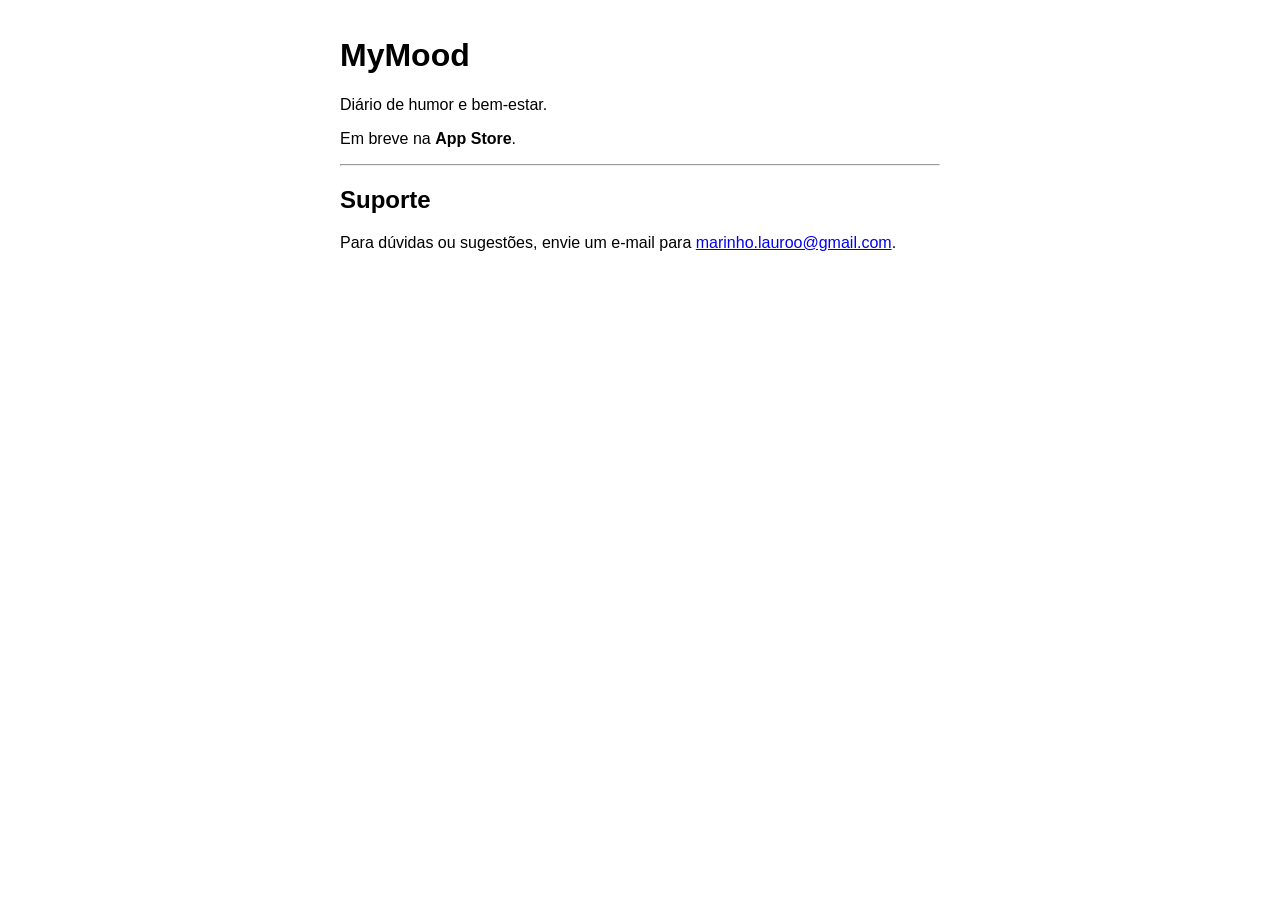
==== index.html @ d7c89614 "Create index.html" ====
<!DOCTYPE html>
<html lang="pt-BR">
<head>
  <meta charset="UTF-8">
  <meta name="viewport" content="width=device-width, initial-scale=1.0">
  <title>MyMood</title>
</head>
<body style="font-family:sans-serif; max-width:600px; margin:auto; padding:1rem;">
  <h1>MyMood</h1>
  <p>Diário de humor e bem-estar.</p>

  <p>
    Em breve na <strong>App Store</strong>.
    <!-- Após a publicação, atualize para:
    <a href="https://apps.apple.com/app/idSEU_APP_ID" target="_blank">
      Baixe na App Store
    </a>
    -->
  </p>

  <hr>
  <h2>Suporte</h2>
  <p>
    Para dúvidas ou sugestões, envie um e-mail para
    <a href="mailto:marinho.lauroo@gmail.com">marinho.lauroo@gmail.com</a>.
  </p>
</body>
</html>
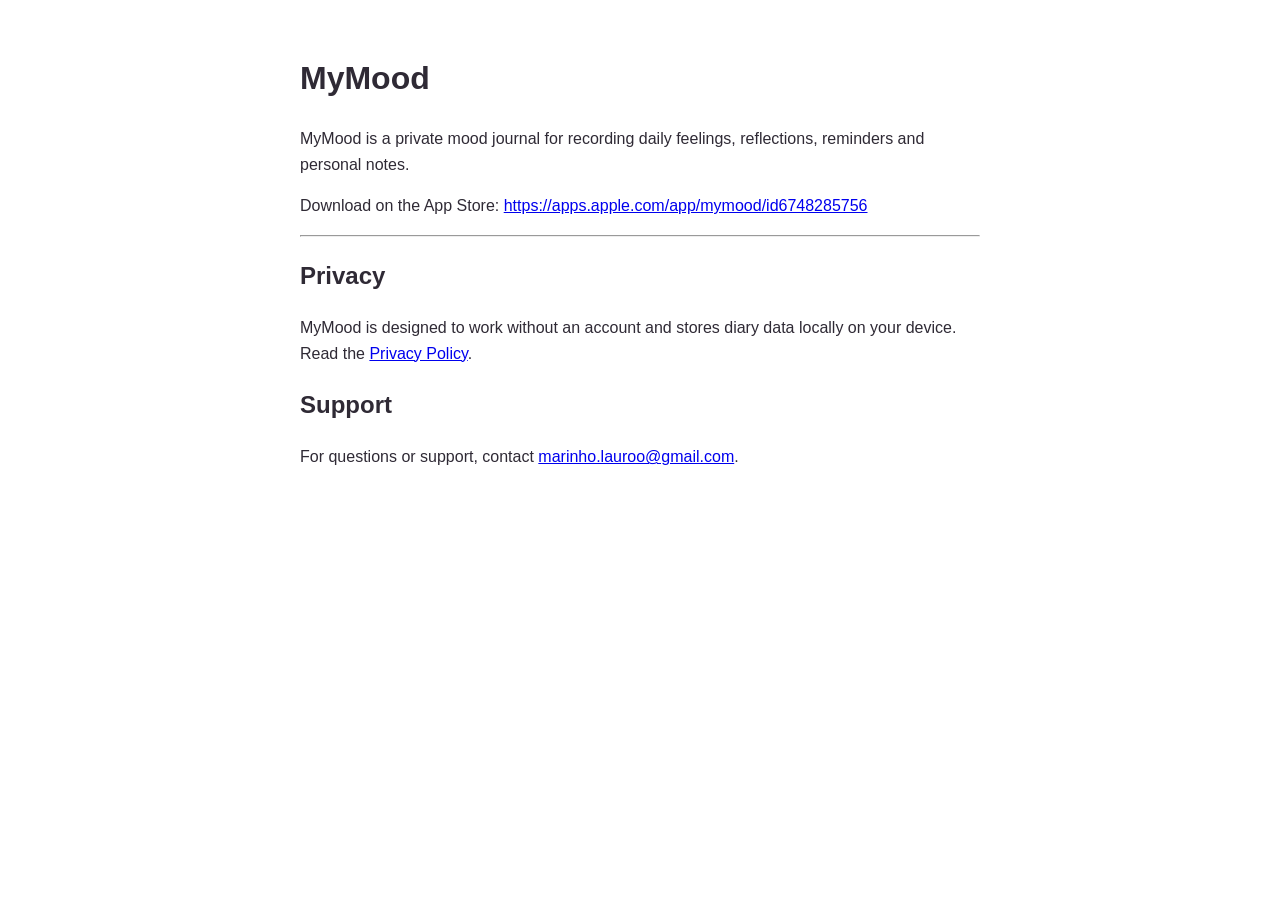
==== commit a2683e2e: "Update MyMood privacy landing" ====
--- a/index.html
+++ b/index.html
@@ -1,29 +1,32 @@
 <!DOCTYPE html>
-<html lang="pt-BR">
+<html lang="en">
 <head>
   <meta charset="UTF-8">
   <meta name="viewport" content="width=device-width, initial-scale=1.0">
   <title>MyMood</title>
 </head>
-<body style="font-family:sans-serif; max-width:600px; margin:auto; padding:1rem;">
+<body style="font-family:-apple-system,BlinkMacSystemFont,'Segoe UI',sans-serif; max-width:680px; margin:auto; padding:2rem 1rem; line-height:1.6; color:#2f2a35;">
   <h1>MyMood</h1>
-  <p>Diário de humor e bem-estar.</p>
+  <p>MyMood is a private mood journal for recording daily feelings, reflections, reminders and personal notes.</p>
 
   <p>
-    Em breve na <strong>App Store</strong>.
-    <!-- Após a publicação, atualize para:
-    <a href="https://apps.apple.com/app/idSEU_APP_ID" target="_blank">
-      Baixe na App Store
+    Download on the App Store:
+    <a href="https://apps.apple.com/app/mymood/id6748285756" target="_blank" rel="noopener">
+      https://apps.apple.com/app/mymood/id6748285756
     </a>
-    -->
   </p>
 
   <hr>
-  <h2>Suporte</h2>
+  <h2>Privacy</h2>
   <p>
-    Para dúvidas ou sugestões, envie um e-mail para
+    MyMood is designed to work without an account and stores diary data locally on your device.
+    Read the <a href="privacy.html">Privacy Policy</a>.
+  </p>
+
+  <h2>Support</h2>
+  <p>
+    For questions or support, contact
     <a href="mailto:marinho.lauroo@gmail.com">marinho.lauroo@gmail.com</a>.
   </p>
 </body>
 </html>
-
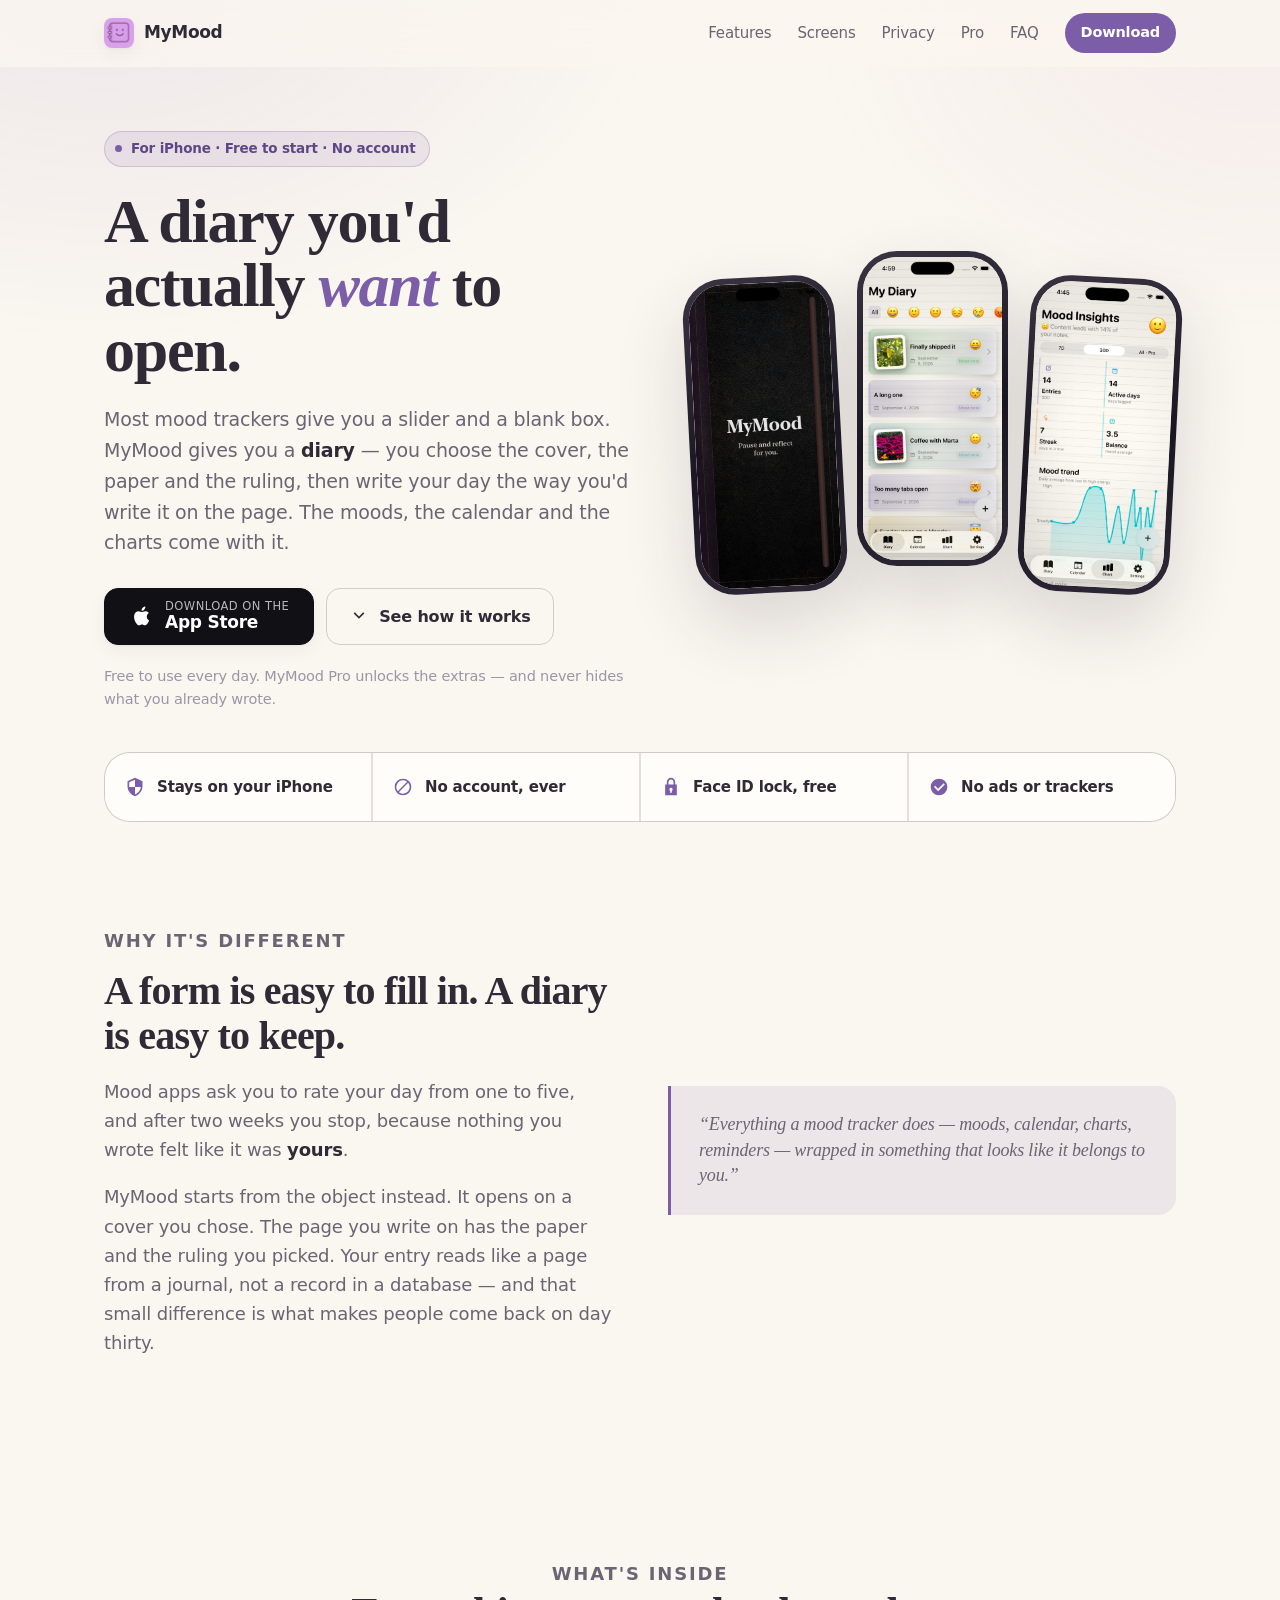
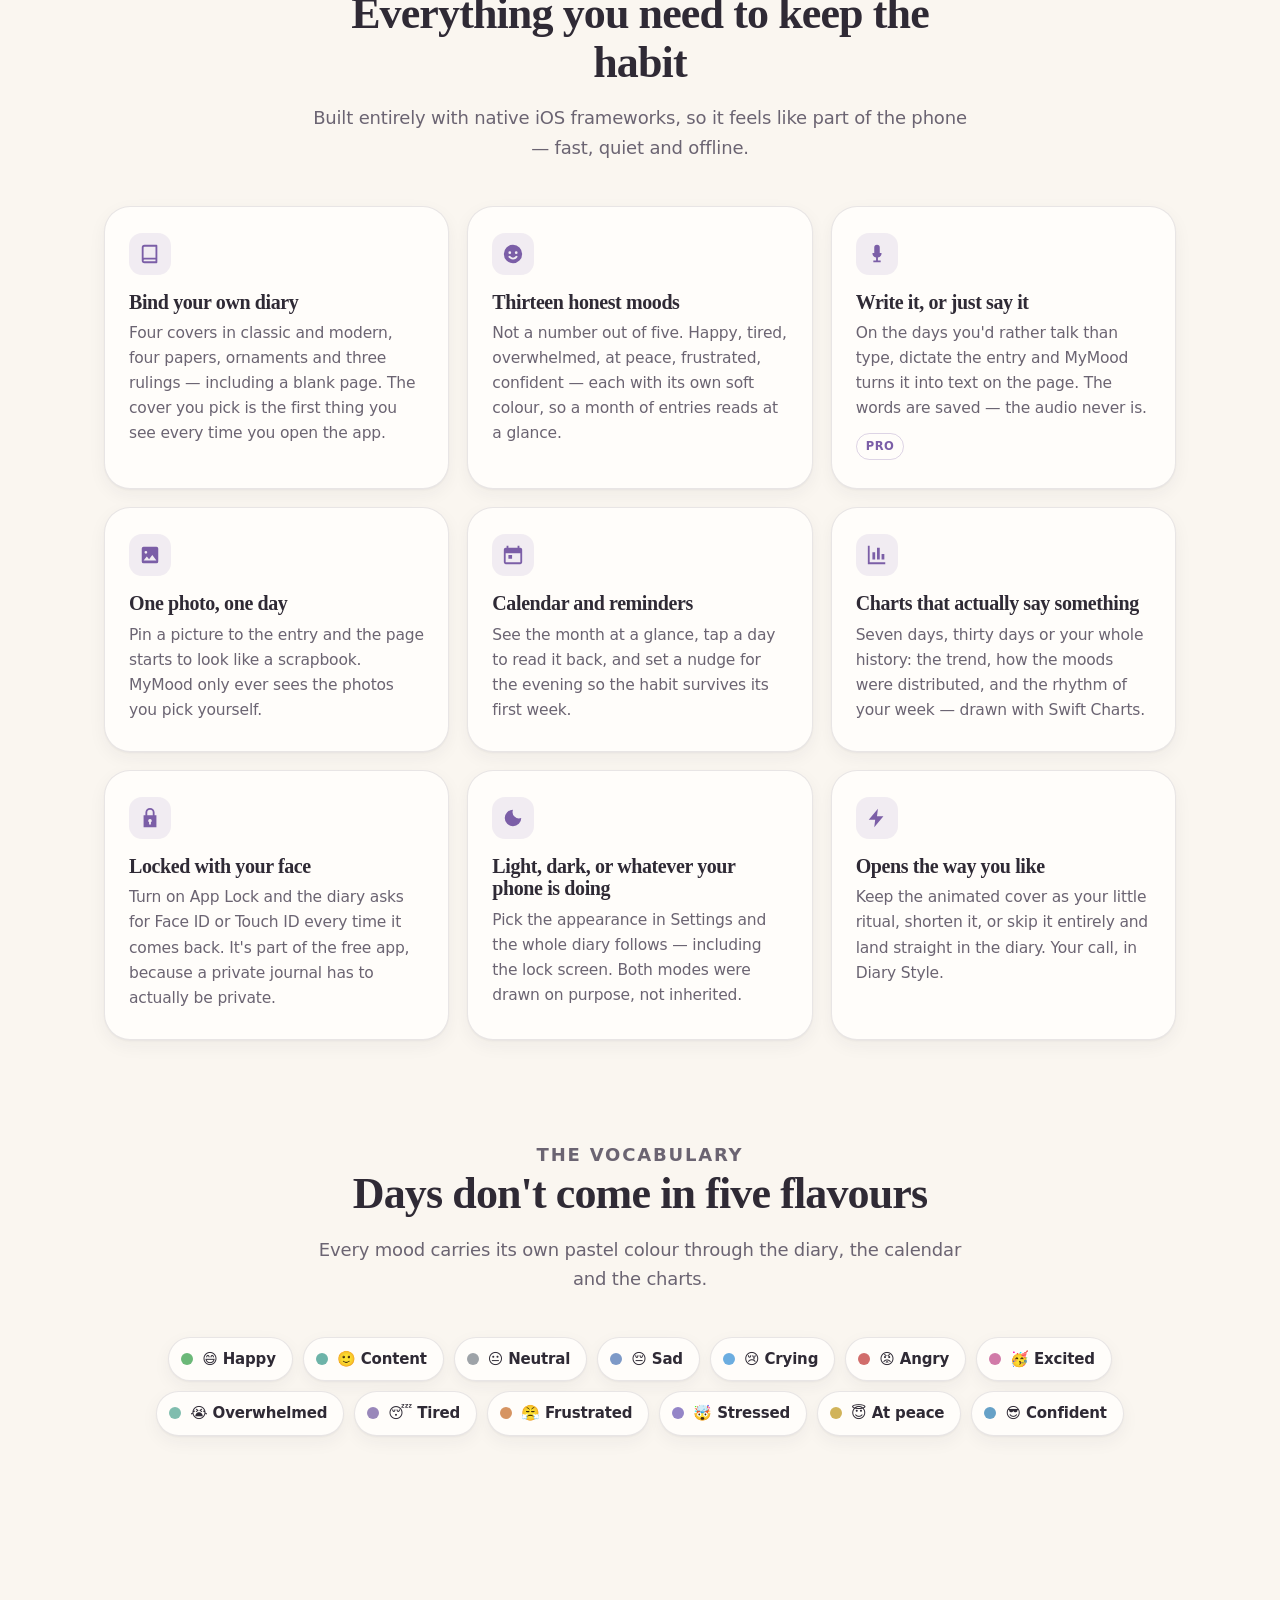
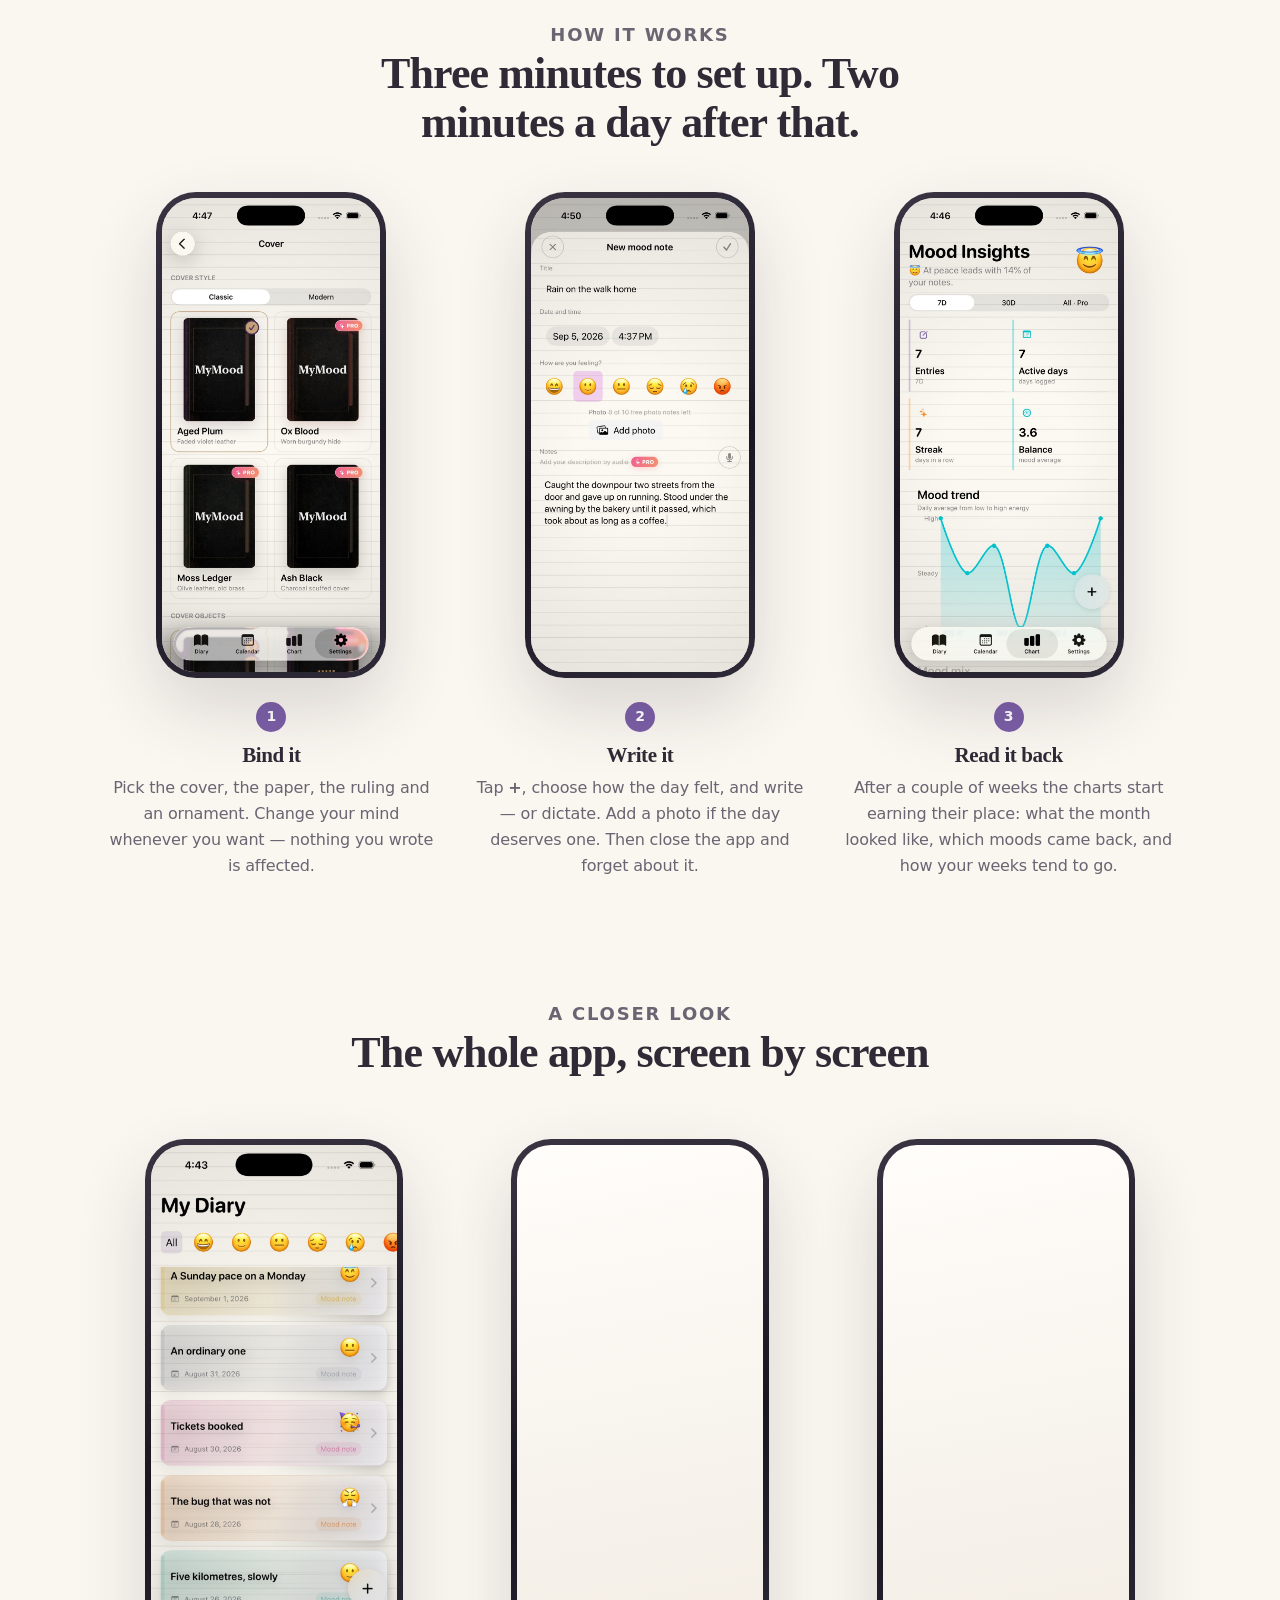
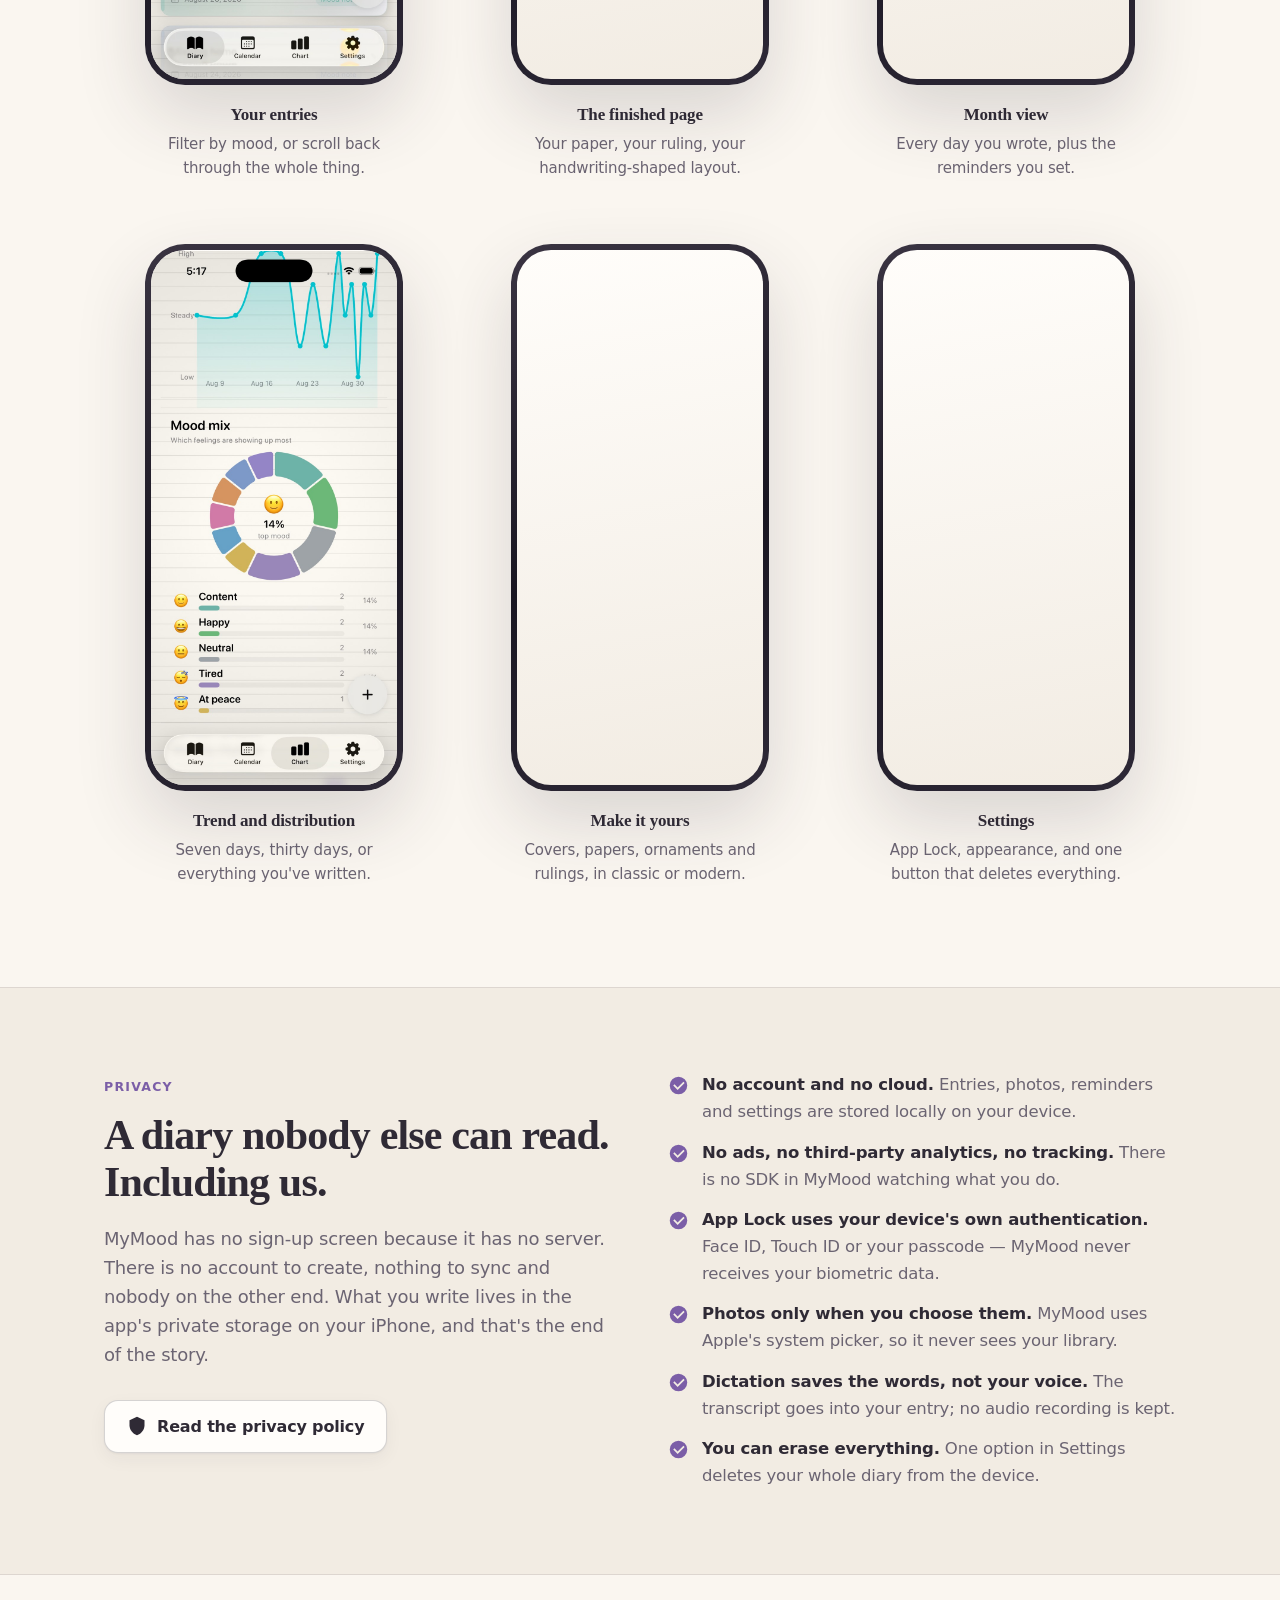
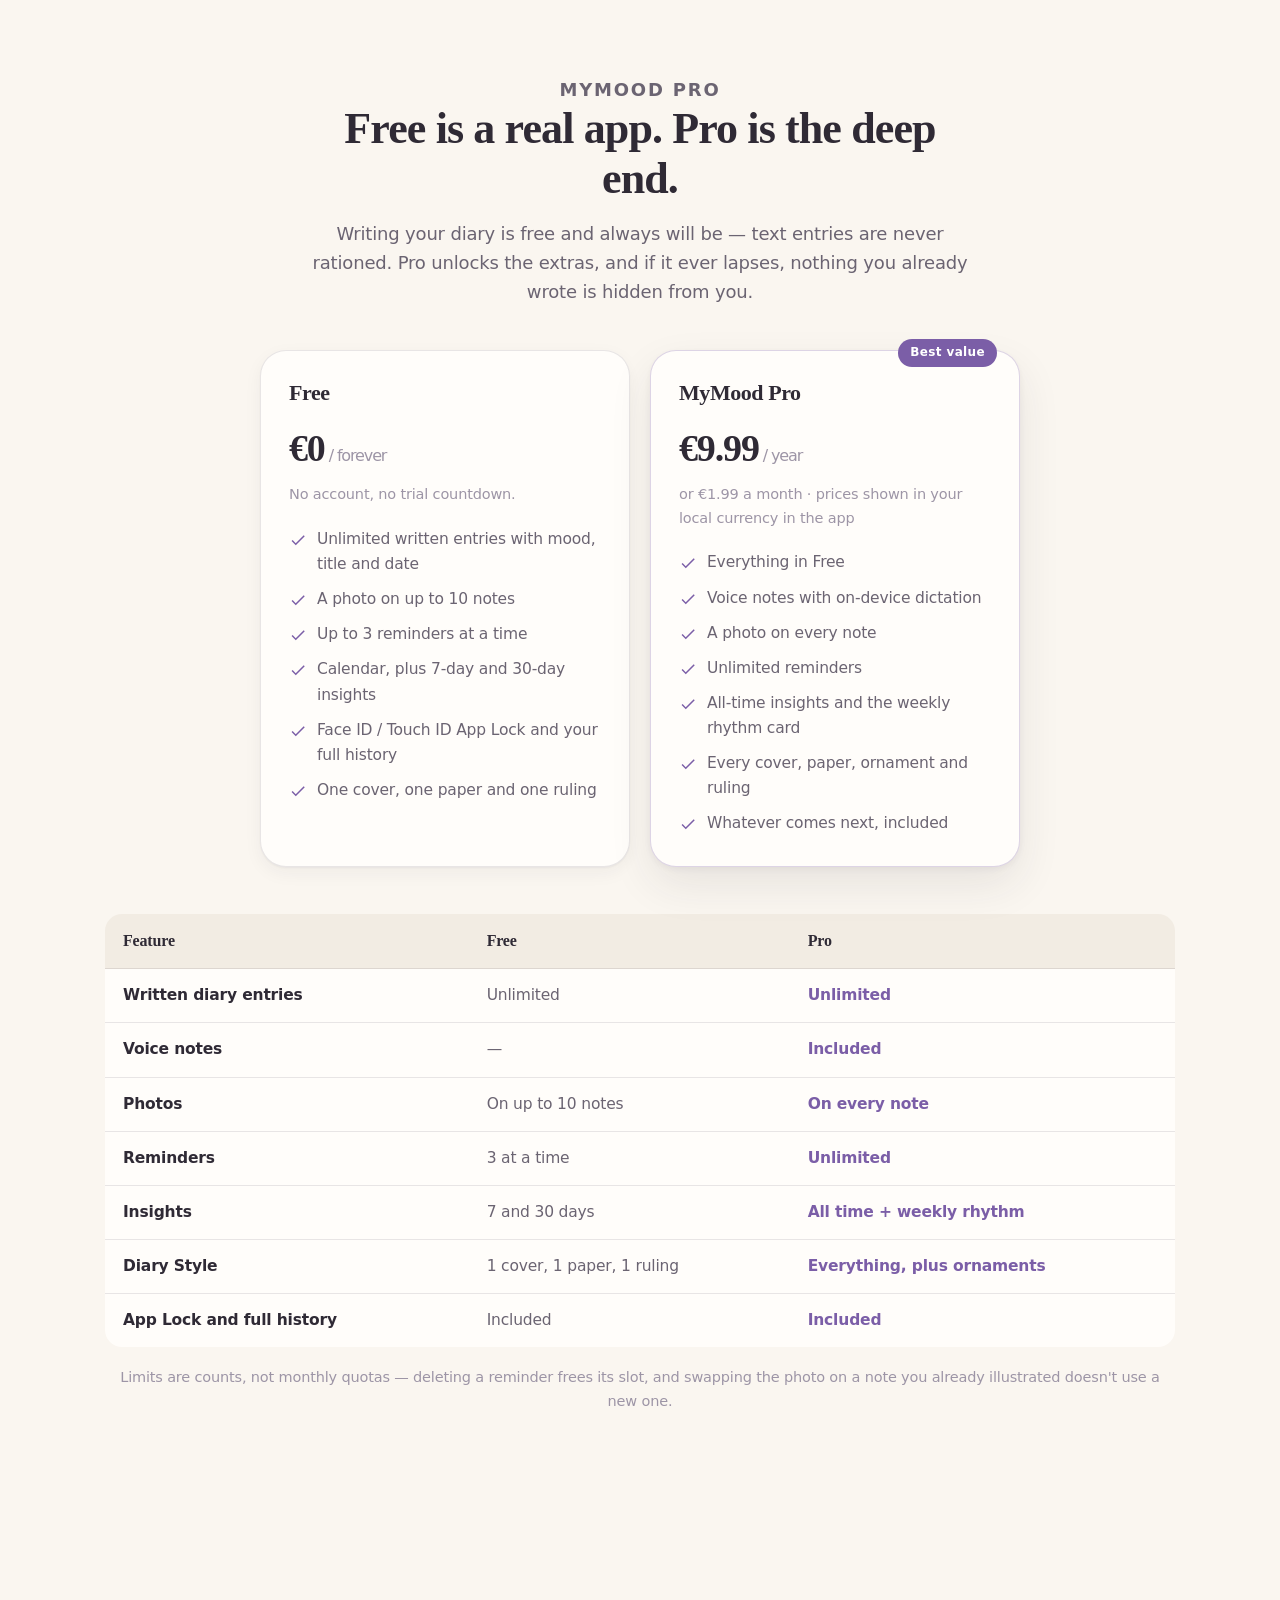
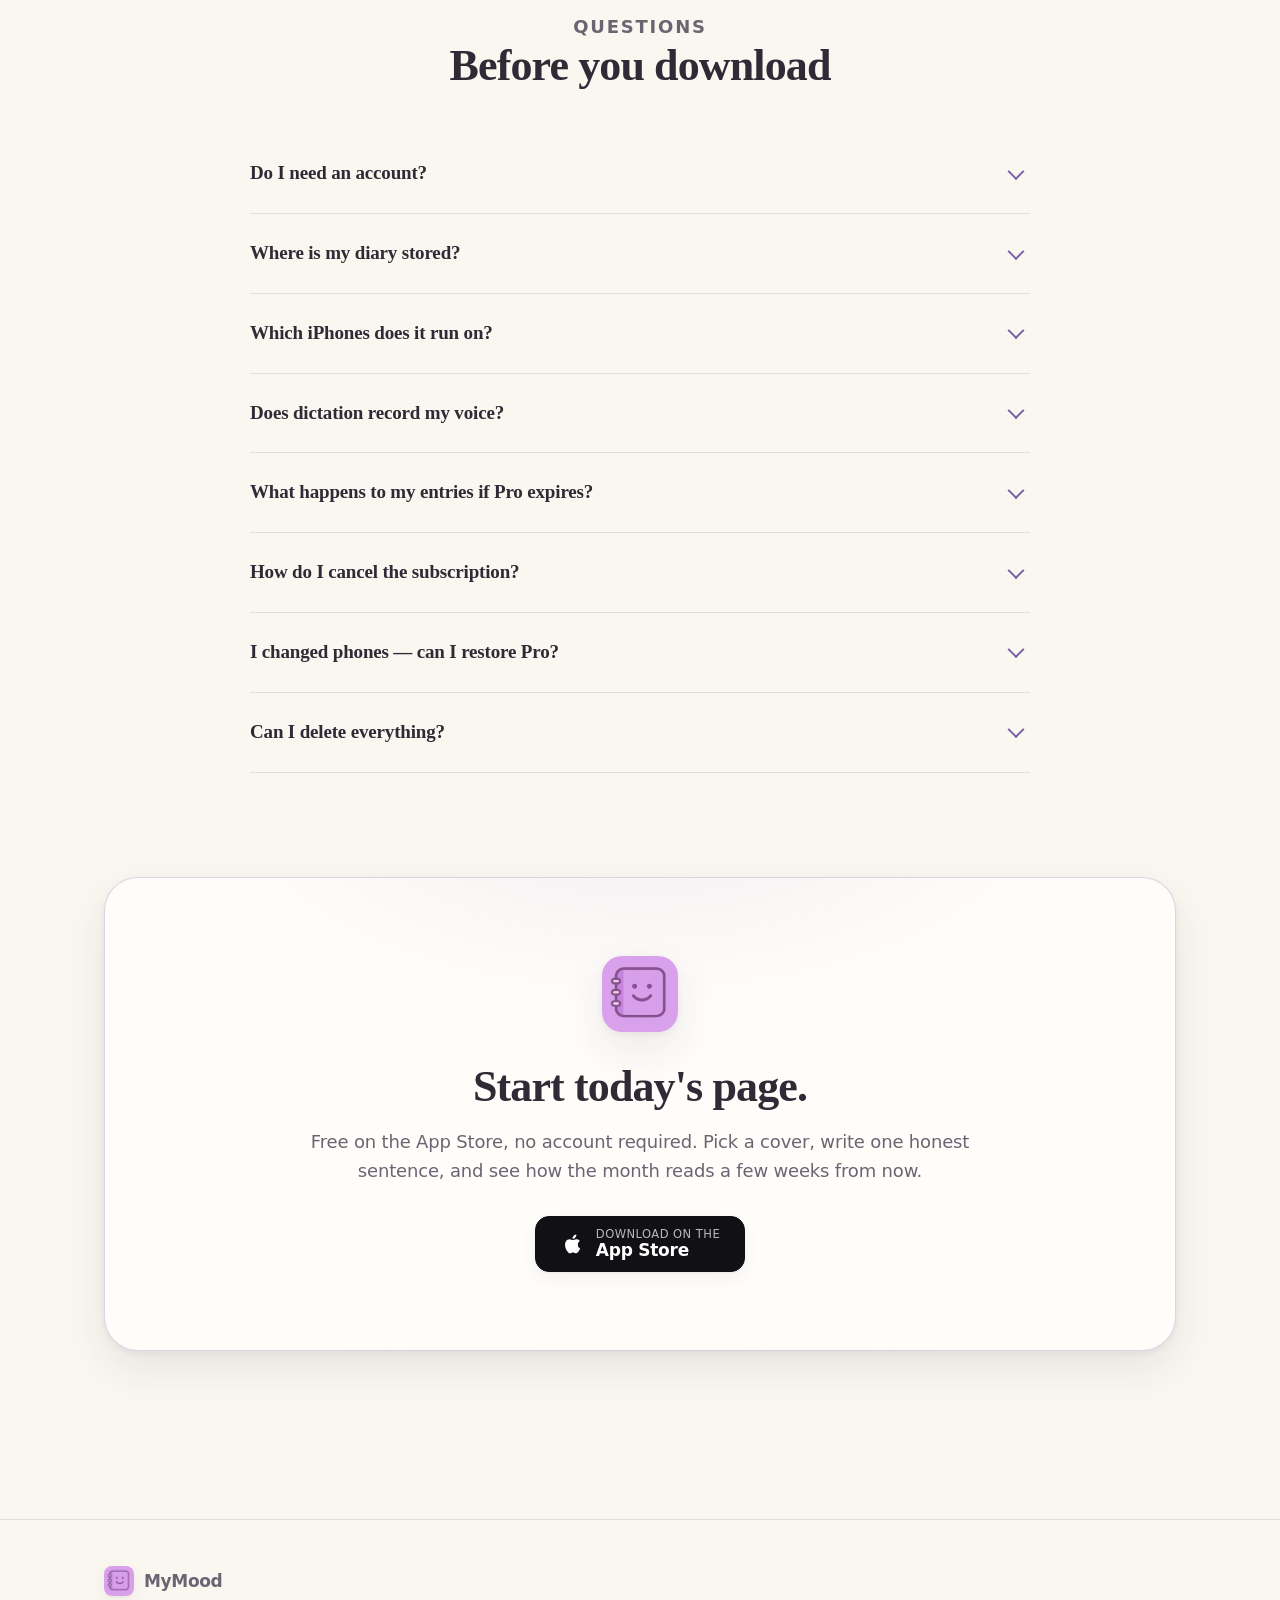
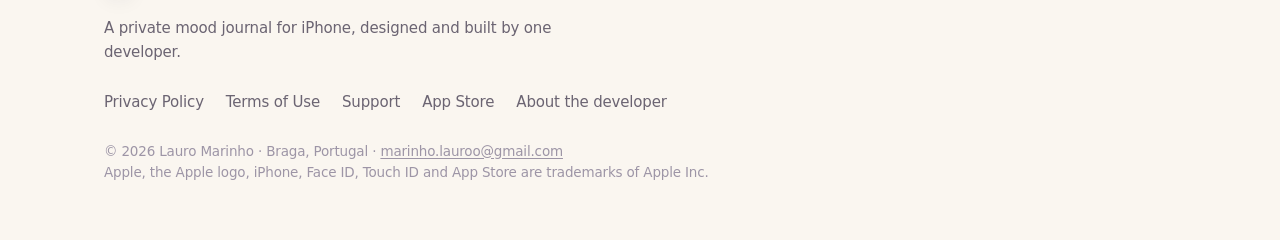
==== commit f224045c: "Build the MyMood product site The repo held two bare pages: a one-paragraph index and the privacy po" ====
--- a/index.html
+++ b/index.html
@@ -1,32 +1,666 @@
-<!DOCTYPE html>
+<!doctype html>
 <html lang="en">
 <head>
-  <meta charset="UTF-8">
-  <meta name="viewport" content="width=device-width, initial-scale=1.0">
-  <title>MyMood</title>
+<meta charset="utf-8">
+<meta name="viewport" content="width=device-width, initial-scale=1">
+<title>MyMood — a private mood journal for iPhone</title>
+<meta name="description" content="MyMood is a private mood journal for iPhone that feels like a real diary. Choose your cover and paper, write your day, tag how you felt, and see the pattern. No account, no ads, stored on your iPhone.">
+<meta name="theme-color" content="#faf6f0" media="(prefers-color-scheme: light)">
+<meta name="theme-color" content="#14111a" media="(prefers-color-scheme: dark)">
+
+<meta property="og:type" content="website">
+<meta property="og:site_name" content="MyMood">
+<meta property="og:title" content="MyMood — a private mood journal for iPhone">
+<meta property="og:description" content="A diary you'd actually want to open. Pick your cover and paper, write your day, tag the mood — and it never leaves your iPhone.">
+<meta property="og:url" content="https://lauromarinho.github.io/mymood-landing/">
+<meta property="og:image" content="https://lauromarinho.github.io/mymood-landing/assets/og.jpg">
+<meta property="og:image:width" content="1200">
+<meta property="og:image:height" content="630">
+<meta property="og:image:alt" content="MyMood — a private mood journal for iPhone">
+<meta name="twitter:card" content="summary_large_image">
+
+<link rel="canonical" href="https://lauromarinho.github.io/mymood-landing/">
+<link rel="icon" href="assets/app-icon.png">
+<link rel="apple-touch-icon" href="assets/app-icon.png">
+<link rel="stylesheet" href="styles.css">
 </head>
-<body style="font-family:-apple-system,BlinkMacSystemFont,'Segoe UI',sans-serif; max-width:680px; margin:auto; padding:2rem 1rem; line-height:1.6; color:#2f2a35;">
-  <h1>MyMood</h1>
-  <p>MyMood is a private mood journal for recording daily feelings, reflections, reminders and personal notes.</p>
-
-  <p>
-    Download on the App Store:
-    <a href="https://apps.apple.com/app/mymood/id6748285756" target="_blank" rel="noopener">
-      https://apps.apple.com/app/mymood/id6748285756
+<body>
+
+<!-- ======================================================================
+     Nav
+     ====================================================================== -->
+<nav class="nav" id="nav">
+  <div class="wrap">
+    <a class="brand" href="#top">
+      <img src="assets/app-icon.png" alt="" width="30" height="30">
+      <span>MyMood</span>
     </a>
-  </p>
-
-  <hr>
-  <h2>Privacy</h2>
-  <p>
-    MyMood is designed to work without an account and stores diary data locally on your device.
-    Read the <a href="privacy.html">Privacy Policy</a>.
-  </p>
-
-  <h2>Support</h2>
-  <p>
-    For questions or support, contact
-    <a href="mailto:marinho.lauroo@gmail.com">marinho.lauroo@gmail.com</a>.
-  </p>
+    <div class="nav-links">
+      <a href="#features">Features</a>
+      <a href="#screens">Screens</a>
+      <a href="#privacy">Privacy</a>
+      <a href="#pro">Pro</a>
+      <a href="#faq">FAQ</a>
+      <a class="btn-sm" href="https://apps.apple.com/app/mymood/id6748285756" target="_blank" rel="noopener">Download</a>
+    </div>
+  </div>
+</nav>
+
+<!-- ======================================================================
+     Hero
+     ====================================================================== -->
+<header class="hero" id="top">
+  <div class="wrap">
+    <div class="hero-grid">
+
+      <div>
+        <span class="eyebrow"><span class="dot"></span> For iPhone · Free to start · No account</span>
+
+        <h1>A diary you'd actually <em>want</em> to open.</h1>
+
+        <p class="lede">
+          Most mood trackers give you a slider and a blank box. MyMood gives you a
+          <strong>diary</strong> — you choose the cover, the paper and the ruling, then write your
+          day the way you'd write it on the page. The moods, the calendar and the charts come with it.
+        </p>
+
+        <div class="hero-actions">
+          <a class="btn appstore" href="https://apps.apple.com/app/mymood/id6748285756" target="_blank" rel="noopener">
+            <svg viewBox="0 0 24 24" aria-hidden="true"><path d="M16.4 12.7c0-2.2 1.8-3.3 1.9-3.4-1-1.5-2.6-1.7-3.2-1.7-1.4-.1-2.7.8-3.3.8-.7 0-1.7-.8-2.8-.8-1.5 0-2.8.8-3.6 2.1-1.5 2.6-.4 6.5 1.1 8.7.7 1 1.6 2.2 2.7 2.2 1.1 0 1.5-.7 2.8-.7s1.7.7 2.8.7c1.2 0 1.9-1.1 2.6-2.1.8-1.2 1.2-2.4 1.2-2.5-.1 0-2.2-.9-2.2-3.3ZM14.2 5.9c.6-.7 1-1.7.9-2.7-.9 0-2 .6-2.6 1.3-.6.6-1.1 1.7-.9 2.6 1 .1 2-.5 2.6-1.2Z"/></svg>
+            <span><small>Download on the</small><b>App&nbsp;Store</b></span>
+          </a>
+          <a class="btn ghost" href="#how">
+            <svg viewBox="0 0 24 24" aria-hidden="true"><path d="M12 15.4 5.6 9l1.4-1.4 5 5 5-5L18.4 9 12 15.4Z"/></svg>
+            See how it works
+          </a>
+        </div>
+
+        <p class="hero-note">Free to use every day. MyMood&nbsp;Pro unlocks the extras — and never hides what you already wrote.</p>
+      </div>
+
+      <div class="hero-shots">
+        <div class="phone"><div class="screen">
+          <img src="assets/screens/hero-1.jpg" alt="MyMood — the animated diary cover that opens the app" width="660" height="1435" loading="eager" decoding="async">
+          <div class="ph">
+            <svg class="ico" viewBox="0 0 24 24" aria-hidden="true"><path d="M21 19V5a2 2 0 0 0-2-2H5a2 2 0 0 0-2 2v14a2 2 0 0 0 2 2h14a2 2 0 0 0 2-2ZM8.5 13.5l2.5 3 3.5-4.5 4.5 6H5l3.5-4.5Z"/></svg>
+            <span>The cover</span><small>hero-1.jpg</small>
+          </div>
+        </div></div>
+        <div class="phone"><div class="screen">
+          <img src="assets/screens/hero-2.jpg" alt="MyMood — the diary, with entries filtered by mood" width="660" height="1435" loading="eager" decoding="async">
+          <div class="ph">
+            <svg class="ico" viewBox="0 0 24 24" aria-hidden="true"><path d="M21 19V5a2 2 0 0 0-2-2H5a2 2 0 0 0-2 2v14a2 2 0 0 0 2 2h14a2 2 0 0 0 2-2ZM8.5 13.5l2.5 3 3.5-4.5 4.5 6H5l3.5-4.5Z"/></svg>
+            <span>The diary</span><small>hero-2.jpg</small>
+          </div>
+        </div></div>
+        <div class="phone"><div class="screen">
+          <img src="assets/screens/hero-3.jpg" alt="MyMood — mood insight charts for the last 30 days" width="660" height="1435" loading="eager" decoding="async">
+          <div class="ph">
+            <svg class="ico" viewBox="0 0 24 24" aria-hidden="true"><path d="M21 19V5a2 2 0 0 0-2-2H5a2 2 0 0 0-2 2v14a2 2 0 0 0 2 2h14a2 2 0 0 0 2-2ZM8.5 13.5l2.5 3 3.5-4.5 4.5 6H5l3.5-4.5Z"/></svg>
+            <span>The insights</span><small>hero-3.jpg</small>
+          </div>
+        </div></div>
+      </div>
+
+    </div>
+  </div>
+</header>
+
+<!-- ======================================================================
+     Trust strip
+     ====================================================================== -->
+<section class="trust">
+  <div class="wrap">
+    <div class="trust-row reveal">
+      <div>
+        <svg viewBox="0 0 24 24" aria-hidden="true"><path d="M12 1 3 5v6c0 5.2 3.7 10.1 9 12 5.3-1.9 9-6.8 9-12V5l-9-4Zm0 10.9h7c-.5 4-3.2 7.7-7 9V12H5V6.3l7-3.1v8.7Z"/></svg>
+        Stays on your iPhone
+      </div>
+      <div>
+        <svg viewBox="0 0 24 24" aria-hidden="true"><path d="M12 2a10 10 0 1 0 0 20 10 10 0 0 0 0-20Zm0 2c1.9 0 3.6.7 5 1.8L5.8 17A8 8 0 0 1 12 4Zm0 16c-1.9 0-3.6-.7-5-1.8L18.2 7A8 8 0 0 1 12 20Z"/></svg>
+        No account, ever
+      </div>
+      <div>
+        <svg viewBox="0 0 24 24" aria-hidden="true"><path d="M12 1a5 5 0 0 0-5 5v3H5v13h14V9h-2V6a5 5 0 0 0-5-5Zm0 2a3 3 0 0 1 3 3v3H9V6a3 3 0 0 1 3-3Zm0 10a2 2 0 0 1 1 3.7V19h-2v-2.3A2 2 0 0 1 12 13Z"/></svg>
+        Face ID lock, free
+      </div>
+      <div>
+        <svg viewBox="0 0 24 24" aria-hidden="true"><path d="M12 2a10 10 0 1 0 0 20 10 10 0 0 0 0-20Zm-1 15-5-5 1.4-1.4L11 14.2l6.6-6.6L19 9l-8 8Z"/></svg>
+        No ads or trackers
+      </div>
+    </div>
+  </div>
+</section>
+
+<!-- ======================================================================
+     Story
+     ====================================================================== -->
+<section>
+  <div class="wrap">
+    <div class="story-grid">
+      <div class="reveal">
+        <p class="kicker">Why it's different</p>
+        <h2>A form is easy to fill in. A diary is easy to keep.</h2>
+        <p>
+          Mood apps ask you to rate your day from one to five, and after two weeks you stop,
+          because nothing you wrote felt like it was <strong>yours</strong>.
+        </p>
+        <p>
+          MyMood starts from the object instead. It opens on a cover you chose. The page you write on
+          has the paper and the ruling you picked. Your entry reads like a page from a journal, not a
+          record in a database — and that small difference is what makes people come back on day thirty.
+        </p>
+      </div>
+      <div class="reveal">
+        <p class="pull">
+          “Everything a mood tracker does — moods, calendar, charts, reminders —
+          wrapped in something that looks like it belongs to you.”
+        </p>
+      </div>
+    </div>
+  </div>
+</section>
+
+<!-- ======================================================================
+     Features
+     ====================================================================== -->
+<section id="features">
+  <div class="wrap">
+    <div class="section-head center reveal">
+      <p class="kicker">What's inside</p>
+      <h2>Everything you need to keep the habit</h2>
+      <p>Built entirely with native iOS frameworks, so it feels like part of the phone — fast, quiet and offline.</p>
+    </div>
+
+    <div class="features">
+
+      <article class="feature reveal">
+        <div class="icon"><svg viewBox="0 0 24 24" aria-hidden="true"><path d="M6 2h13a1 1 0 0 1 1 1v18a1 1 0 0 1-1 1H6a3 3 0 0 1-3-3V5a3 3 0 0 1 3-3Zm0 2a1 1 0 0 0-1 1v11.2c.3-.1.7-.2 1-.2h12V4H6Zm0 14a1 1 0 1 0 0 2h12v-2H6Z"/></svg></div>
+        <h3>Bind your own diary</h3>
+        <p>Four covers in classic and modern, four papers, ornaments and three rulings — including a blank page. The cover you pick is the first thing you see every time you open the app.</p>
+      </article>
+
+      <article class="feature reveal">
+        <div class="icon"><svg viewBox="0 0 24 24" aria-hidden="true"><path d="M12 2a10 10 0 1 0 0 20 10 10 0 0 0 0-20Zm-3.5 7a1.5 1.5 0 1 1 0 3 1.5 1.5 0 0 1 0-3Zm7 0a1.5 1.5 0 1 1 0 3 1.5 1.5 0 0 1 0-3ZM12 18c-2.3 0-4.3-1.3-5.2-3.2l1.8-.8A3.8 3.8 0 0 0 12 16a3.8 3.8 0 0 0 3.4-2l1.8.8A5.8 5.8 0 0 1 12 18Z"/></svg></div>
+        <h3>Thirteen honest moods</h3>
+        <p>Not a number out of five. Happy, tired, overwhelmed, at peace, frustrated, confident — each with its own soft colour, so a month of entries reads at a glance.</p>
+      </article>
+
+      <article class="feature reveal">
+        <div class="icon"><svg viewBox="0 0 24 24" aria-hidden="true"><path d="M12 14a3 3 0 0 0 3-3V5a3 3 0 0 0-6 0v6a3 3 0 0 0 3 3Zm5-3a5 5 0 0 1-4 4.9V19h3v2H8v-2h3v-3.1A5 5 0 0 1 7 11h2a3 3 0 0 0 6 0h2Z"/></svg></div>
+        <h3>Write it, or just say it</h3>
+        <p>On the days you'd rather talk than type, dictate the entry and MyMood turns it into text on the page. The words are saved — the audio never is.</p>
+        <span class="tag">Pro</span>
+      </article>
+
+      <article class="feature reveal">
+        <div class="icon"><svg viewBox="0 0 24 24" aria-hidden="true"><path d="M21 19V5a2 2 0 0 0-2-2H5a2 2 0 0 0-2 2v14a2 2 0 0 0 2 2h14a2 2 0 0 0 2-2ZM8.5 13.5l2.5 3 3.5-4.5 4.5 6H5l3.5-4.5ZM9 9a1.5 1.5 0 1 1-3 0 1.5 1.5 0 0 1 3 0Z"/></svg></div>
+        <h3>One photo, one day</h3>
+        <p>Pin a picture to the entry and the page starts to look like a scrapbook. MyMood only ever sees the photos you pick yourself.</p>
+      </article>
+
+      <article class="feature reveal">
+        <div class="icon"><svg viewBox="0 0 24 24" aria-hidden="true"><path d="M7 2v2h10V2h2v2h1a2 2 0 0 1 2 2v14a2 2 0 0 1-2 2H4a2 2 0 0 1-2-2V6a2 2 0 0 1 2-2h1V2h2ZM4 10v10h16V10H4Zm3 2h4v4H7v-4Z"/></svg></div>
+        <h3>Calendar and reminders</h3>
+        <p>See the month at a glance, tap a day to read it back, and set a nudge for the evening so the habit survives its first week.</p>
+      </article>
+
+      <article class="feature reveal">
+        <div class="icon"><svg viewBox="0 0 24 24" aria-hidden="true"><path d="M4 20h17v2H2V2h2v18Zm3-3V9h3v8H7Zm5 0V4h3v13h-3Zm5 0v-6h3v6h-3Z"/></svg></div>
+        <h3>Charts that actually say something</h3>
+        <p>Seven days, thirty days or your whole history: the trend, how the moods were distributed, and the rhythm of your week — drawn with Swift Charts.</p>
+      </article>
+
+      <article class="feature reveal">
+        <div class="icon"><svg viewBox="0 0 24 24" aria-hidden="true"><path d="M12 1a5 5 0 0 0-5 5v3H5v13h14V9h-2V6a5 5 0 0 0-5-5Zm0 2a3 3 0 0 1 3 3v3H9V6a3 3 0 0 1 3-3Zm0 10a2 2 0 0 1 1 3.7V19h-2v-2.3A2 2 0 0 1 12 13Z"/></svg></div>
+        <h3>Locked with your face</h3>
+        <p>Turn on App&nbsp;Lock and the diary asks for Face&nbsp;ID or Touch&nbsp;ID every time it comes back. It's part of the free app, because a private journal has to actually be private.</p>
+      </article>
+
+      <article class="feature reveal">
+        <div class="icon"><svg viewBox="0 0 24 24" aria-hidden="true"><path d="M12 3a9 9 0 1 0 9 9 7 7 0 0 1-9-9Zm-1.6 2.3A7 7 0 1 0 18.7 13a9 9 0 0 1-8.3-7.7Z"/></svg></div>
+        <h3>Light, dark, or whatever your phone is doing</h3>
+        <p>Pick the appearance in Settings and the whole diary follows — including the lock screen. Both modes were drawn on purpose, not inherited.</p>
+      </article>
+
+      <article class="feature reveal">
+        <div class="icon"><svg viewBox="0 0 24 24" aria-hidden="true"><path d="M13 2 3 14h7l-1 8 10-12h-7l1-8Z"/></svg></div>
+        <h3>Opens the way you like</h3>
+        <p>Keep the animated cover as your little ritual, shorten it, or skip it entirely and land straight in the diary. Your call, in Diary&nbsp;Style.</p>
+      </article>
+
+    </div>
+  </div>
+</section>
+
+<!-- ======================================================================
+     Moods
+     ====================================================================== -->
+<section style="padding-top:0">
+  <div class="wrap">
+    <div class="section-head center reveal">
+      <p class="kicker">The vocabulary</p>
+      <h2>Days don't come in five flavours</h2>
+      <p>Every mood carries its own pastel colour through the diary, the calendar and the charts.</p>
+    </div>
+    <div class="moods reveal">
+      <span class="mood" style="--m:#6bb878"><i></i>😄 Happy</span>
+      <span class="mood" style="--m:#6db3a8"><i></i>🙂 Content</span>
+      <span class="mood" style="--m:#9ea3a8"><i></i>😐 Neutral</span>
+      <span class="mood" style="--m:#7d99c7"><i></i>😔 Sad</span>
+      <span class="mood" style="--m:#6bade0"><i></i>😢 Crying</span>
+      <span class="mood" style="--m:#d16d6b"><i></i>😡 Angry</span>
+      <span class="mood" style="--m:#d17aa8"><i></i>🥳 Excited</span>
+      <span class="mood" style="--m:#80bdae"><i></i>😭 Overwhelmed</span>
+      <span class="mood" style="--m:#9987ba"><i></i>😴 Tired</span>
+      <span class="mood" style="--m:#d69461"><i></i>😤 Frustrated</span>
+      <span class="mood" style="--m:#9485c7"><i></i>🤯 Stressed</span>
+      <span class="mood" style="--m:#d1b359"><i></i>😇 At peace</span>
+      <span class="mood" style="--m:#66a1c7"><i></i>😎 Confident</span>
+    </div>
+  </div>
+</section>
+
+<!-- ======================================================================
+     How it works
+     ====================================================================== -->
+<section id="how">
+  <div class="wrap">
+    <div class="section-head center reveal">
+      <p class="kicker">How it works</p>
+      <h2>Three minutes to set up. Two minutes a day after that.</h2>
+    </div>
+
+    <div class="steps">
+
+      <div class="step reveal">
+        <div class="phone"><div class="screen">
+          <img src="assets/screens/step-1.jpg" alt="MyMood — choosing a cover, paper and ruling in Diary Style" width="660" height="1435" loading="lazy" decoding="async">
+          <div class="ph">
+            <svg class="ico" viewBox="0 0 24 24" aria-hidden="true"><path d="M21 19V5a2 2 0 0 0-2-2H5a2 2 0 0 0-2 2v14a2 2 0 0 0 2 2h14a2 2 0 0 0 2-2ZM8.5 13.5l2.5 3 3.5-4.5 4.5 6H5l3.5-4.5Z"/></svg>
+            <span>Diary Style</span><small>step-1.jpg</small>
+          </div>
+        </div></div>
+        <span class="n">1</span>
+        <h3>Bind it</h3>
+        <p>Pick the cover, the paper, the ruling and an ornament. Change your mind whenever you want — nothing you wrote is affected.</p>
+      </div>
+
+      <div class="step reveal">
+        <div class="phone"><div class="screen">
+          <img src="assets/screens/step-2.jpg" alt="MyMood — writing a new mood note with a mood, a title and a photo" width="660" height="1435" loading="lazy" decoding="async">
+          <div class="ph">
+            <svg class="ico" viewBox="0 0 24 24" aria-hidden="true"><path d="M21 19V5a2 2 0 0 0-2-2H5a2 2 0 0 0-2 2v14a2 2 0 0 0 2 2h14a2 2 0 0 0 2-2ZM8.5 13.5l2.5 3 3.5-4.5 4.5 6H5l3.5-4.5Z"/></svg>
+            <span>New mood note</span><small>step-2.jpg</small>
+          </div>
+        </div></div>
+        <span class="n">2</span>
+        <h3>Write it</h3>
+        <p>Tap <b>+</b>, choose how the day felt, and write — or dictate. Add a photo if the day deserves one. Then close the app and forget about it.</p>
+      </div>
+
+      <div class="step reveal">
+        <div class="phone"><div class="screen">
+          <img src="assets/screens/step-3.jpg" alt="MyMood — the 30-day mood trend and distribution" width="660" height="1435" loading="lazy" decoding="async">
+          <div class="ph">
+            <svg class="ico" viewBox="0 0 24 24" aria-hidden="true"><path d="M21 19V5a2 2 0 0 0-2-2H5a2 2 0 0 0-2 2v14a2 2 0 0 0 2 2h14a2 2 0 0 0 2-2ZM8.5 13.5l2.5 3 3.5-4.5 4.5 6H5l3.5-4.5Z"/></svg>
+            <span>Insights</span><small>step-3.jpg</small>
+          </div>
+        </div></div>
+        <span class="n">3</span>
+        <h3>Read it back</h3>
+        <p>After a couple of weeks the charts start earning their place: what the month looked like, which moods came back, and how your weeks tend to go.</p>
+      </div>
+
+    </div>
+  </div>
+</section>
+
+<!-- ======================================================================
+     Screens
+     ====================================================================== -->
+<section id="screens" style="padding-top:20px">
+  <div class="wrap">
+    <div class="section-head center reveal">
+      <p class="kicker">A closer look</p>
+      <h2>The whole app, screen by screen</h2>
+    </div>
+
+    <div class="gallery">
+
+      <figure class="shot reveal">
+        <div class="phone"><div class="screen">
+          <img src="assets/screens/gallery-1.jpg" alt="MyMood — the diary list, filtered by mood" width="660" height="1435" loading="lazy" decoding="async">
+          <div class="ph">
+            <svg class="ico" viewBox="0 0 24 24" aria-hidden="true"><path d="M21 19V5a2 2 0 0 0-2-2H5a2 2 0 0 0-2 2v14a2 2 0 0 0 2 2h14a2 2 0 0 0 2-2ZM8.5 13.5l2.5 3 3.5-4.5 4.5 6H5l3.5-4.5Z"/></svg>
+            <span>The diary</span><small>gallery-1.jpg</small>
+          </div>
+        </div></div>
+        <figcaption><b>Your entries</b>Filter by mood, or scroll back through the whole thing.</figcaption>
+      </figure>
+
+      <figure class="shot reveal">
+        <div class="phone"><div class="screen">
+          <img src="assets/screens/gallery-2.jpg" alt="MyMood — a finished journal entry with a photo" width="660" height="1435" loading="lazy" decoding="async">
+          <div class="ph">
+            <svg class="ico" viewBox="0 0 24 24" aria-hidden="true"><path d="M21 19V5a2 2 0 0 0-2-2H5a2 2 0 0 0-2 2v14a2 2 0 0 0 2 2h14a2 2 0 0 0 2-2ZM8.5 13.5l2.5 3 3.5-4.5 4.5 6H5l3.5-4.5Z"/></svg>
+            <span>Entry page</span><small>gallery-2.jpg</small>
+          </div>
+        </div></div>
+        <figcaption><b>The finished page</b>Your paper, your ruling, your handwriting-shaped layout.</figcaption>
+      </figure>
+
+      <figure class="shot reveal">
+        <div class="phone"><div class="screen">
+          <img src="assets/screens/gallery-3.jpg" alt="MyMood — the calendar with the day's agenda" width="660" height="1435" loading="lazy" decoding="async">
+          <div class="ph">
+            <svg class="ico" viewBox="0 0 24 24" aria-hidden="true"><path d="M21 19V5a2 2 0 0 0-2-2H5a2 2 0 0 0-2 2v14a2 2 0 0 0 2 2h14a2 2 0 0 0 2-2ZM8.5 13.5l2.5 3 3.5-4.5 4.5 6H5l3.5-4.5Z"/></svg>
+            <span>Calendar</span><small>gallery-3.jpg</small>
+          </div>
+        </div></div>
+        <figcaption><b>Month view</b>Every day you wrote, plus the reminders you set.</figcaption>
+      </figure>
+
+      <figure class="shot reveal">
+        <div class="phone"><div class="screen">
+          <img src="assets/screens/gallery-4.jpg" alt="MyMood — the mood distribution and weekly rhythm cards" width="660" height="1435" loading="lazy" decoding="async">
+          <div class="ph">
+            <svg class="ico" viewBox="0 0 24 24" aria-hidden="true"><path d="M21 19V5a2 2 0 0 0-2-2H5a2 2 0 0 0-2 2v14a2 2 0 0 0 2 2h14a2 2 0 0 0 2-2ZM8.5 13.5l2.5 3 3.5-4.5 4.5 6H5l3.5-4.5Z"/></svg>
+            <span>Insights</span><small>gallery-4.jpg</small>
+          </div>
+        </div></div>
+        <figcaption><b>Trend and distribution</b>Seven days, thirty days, or everything you've written.</figcaption>
+      </figure>
+
+      <figure class="shot reveal">
+        <div class="phone"><div class="screen">
+          <img src="assets/screens/gallery-5.jpg" alt="MyMood — Diary Style, with covers, papers, ornaments and rulings" width="660" height="1435" loading="lazy" decoding="async">
+          <div class="ph">
+            <svg class="ico" viewBox="0 0 24 24" aria-hidden="true"><path d="M21 19V5a2 2 0 0 0-2-2H5a2 2 0 0 0-2 2v14a2 2 0 0 0 2 2h14a2 2 0 0 0 2-2ZM8.5 13.5l2.5 3 3.5-4.5 4.5 6H5l3.5-4.5Z"/></svg>
+            <span>Diary Style</span><small>gallery-5.jpg</small>
+          </div>
+        </div></div>
+        <figcaption><b>Make it yours</b>Covers, papers, ornaments and rulings, in classic or modern.</figcaption>
+      </figure>
+
+      <figure class="shot reveal">
+        <div class="phone"><div class="screen">
+          <img src="assets/screens/gallery-6.jpg" alt="MyMood — App Lock and appearance settings" width="660" height="1435" loading="lazy" decoding="async">
+          <div class="ph">
+            <svg class="ico" viewBox="0 0 24 24" aria-hidden="true"><path d="M21 19V5a2 2 0 0 0-2-2H5a2 2 0 0 0-2 2v14a2 2 0 0 0 2 2h14a2 2 0 0 0 2-2ZM8.5 13.5l2.5 3 3.5-4.5 4.5 6H5l3.5-4.5Z"/></svg>
+            <span>Settings</span><small>gallery-6.jpg</small>
+          </div>
+        </div></div>
+        <figcaption><b>Settings</b>App&nbsp;Lock, appearance, and one button that deletes everything.</figcaption>
+      </figure>
+
+    </div>
+  </div>
+</section>
+
+<!-- ======================================================================
+     Privacy
+     ====================================================================== -->
+<section class="band-privacy" id="privacy">
+  <div class="wrap">
+    <div class="privacy-grid">
+      <div class="reveal">
+        <p class="kicker">Privacy</p>
+        <h2 style="font-size:clamp(28px,4.2vw,42px)">A diary nobody else can read. Including us.</h2>
+        <p style="color:var(--ink-soft);font-size:18px">
+          MyMood has no sign-up screen because it has no server. There is no account to create,
+          nothing to sync and nobody on the other end. What you write lives in the app's private
+          storage on your iPhone, and that's the end of the story.
+        </p>
+        <div class="hero-actions">
+          <a class="btn" href="privacy.html">
+            <svg viewBox="0 0 24 24" aria-hidden="true"><path d="M12 1 3 5v6c0 5.2 3.7 10.1 9 12 5.3-1.9 9-6.8 9-12V5l-9-4Z"/></svg>
+            Read the privacy policy
+          </a>
+        </div>
+      </div>
+
+      <ul class="privacy-list reveal">
+        <li>
+          <svg viewBox="0 0 24 24" aria-hidden="true"><path d="M12 2a10 10 0 1 0 0 20 10 10 0 0 0 0-20Zm-1 15-5-5 1.4-1.4L11 14.2l6.6-6.6L19 9l-8 8Z"/></svg>
+          <span><b>No account and no cloud.</b> Entries, photos, reminders and settings are stored locally on your device.</span>
+        </li>
+        <li>
+          <svg viewBox="0 0 24 24" aria-hidden="true"><path d="M12 2a10 10 0 1 0 0 20 10 10 0 0 0 0-20Zm-1 15-5-5 1.4-1.4L11 14.2l6.6-6.6L19 9l-8 8Z"/></svg>
+          <span><b>No ads, no third-party analytics, no tracking.</b> There is no SDK in MyMood watching what you do.</span>
+        </li>
+        <li>
+          <svg viewBox="0 0 24 24" aria-hidden="true"><path d="M12 2a10 10 0 1 0 0 20 10 10 0 0 0 0-20Zm-1 15-5-5 1.4-1.4L11 14.2l6.6-6.6L19 9l-8 8Z"/></svg>
+          <span><b>App&nbsp;Lock uses your device's own authentication.</b> Face&nbsp;ID, Touch&nbsp;ID or your passcode — MyMood never receives your biometric data.</span>
+        </li>
+        <li>
+          <svg viewBox="0 0 24 24" aria-hidden="true"><path d="M12 2a10 10 0 1 0 0 20 10 10 0 0 0 0-20Zm-1 15-5-5 1.4-1.4L11 14.2l6.6-6.6L19 9l-8 8Z"/></svg>
+          <span><b>Photos only when you choose them.</b> MyMood uses Apple's system picker, so it never sees your library.</span>
+        </li>
+        <li>
+          <svg viewBox="0 0 24 24" aria-hidden="true"><path d="M12 2a10 10 0 1 0 0 20 10 10 0 0 0 0-20Zm-1 15-5-5 1.4-1.4L11 14.2l6.6-6.6L19 9l-8 8Z"/></svg>
+          <span><b>Dictation saves the words, not your voice.</b> The transcript goes into your entry; no audio recording is kept.</span>
+        </li>
+        <li>
+          <svg viewBox="0 0 24 24" aria-hidden="true"><path d="M12 2a10 10 0 1 0 0 20 10 10 0 0 0 0-20Zm-1 15-5-5 1.4-1.4L11 14.2l6.6-6.6L19 9l-8 8Z"/></svg>
+          <span><b>You can erase everything.</b> One option in Settings deletes your whole diary from the device.</span>
+        </li>
+      </ul>
+    </div>
+  </div>
+</section>
+
+<!-- ======================================================================
+     Pro
+     ====================================================================== -->
+<section id="pro">
+  <div class="wrap">
+    <div class="section-head center reveal">
+      <p class="kicker">MyMood Pro</p>
+      <h2>Free is a real app. Pro is the deep end.</h2>
+      <p>Writing your diary is free and always will be — text entries are never rationed.
+         Pro unlocks the extras, and if it ever lapses, nothing you already wrote is hidden from you.</p>
+    </div>
+
+    <div class="plans">
+      <div class="plan reveal">
+        <h3>Free</h3>
+        <p class="price">€0<span> / forever</span></p>
+        <p class="price-note">No account, no trial countdown.</p>
+        <ul>
+          <li><svg viewBox="0 0 24 24" aria-hidden="true"><path d="M9 16.2 4.8 12l-1.4 1.4L9 19 21 7l-1.4-1.4L9 16.2Z"/></svg>Unlimited written entries with mood, title and date</li>
+          <li><svg viewBox="0 0 24 24" aria-hidden="true"><path d="M9 16.2 4.8 12l-1.4 1.4L9 19 21 7l-1.4-1.4L9 16.2Z"/></svg>A photo on up to 10 notes</li>
+          <li><svg viewBox="0 0 24 24" aria-hidden="true"><path d="M9 16.2 4.8 12l-1.4 1.4L9 19 21 7l-1.4-1.4L9 16.2Z"/></svg>Up to 3 reminders at a time</li>
+          <li><svg viewBox="0 0 24 24" aria-hidden="true"><path d="M9 16.2 4.8 12l-1.4 1.4L9 19 21 7l-1.4-1.4L9 16.2Z"/></svg>Calendar, plus 7-day and 30-day insights</li>
+          <li><svg viewBox="0 0 24 24" aria-hidden="true"><path d="M9 16.2 4.8 12l-1.4 1.4L9 19 21 7l-1.4-1.4L9 16.2Z"/></svg>Face&nbsp;ID / Touch&nbsp;ID App&nbsp;Lock and your full history</li>
+          <li><svg viewBox="0 0 24 24" aria-hidden="true"><path d="M9 16.2 4.8 12l-1.4 1.4L9 19 21 7l-1.4-1.4L9 16.2Z"/></svg>One cover, one paper and one ruling</li>
+        </ul>
+      </div>
+
+      <!-- PRICE: confirm against App Store Connect before publishing. Local pricing
+           always wins — the app shows the real price for the reader's region. -->
+      <div class="plan featured reveal">
+        <span class="badge">Best value</span>
+        <h3>MyMood Pro</h3>
+        <p class="price">€9.99<span> / year</span></p>
+        <p class="price-note">or €1.99 a month · prices shown in your local currency in&nbsp;the&nbsp;app</p>
+        <ul>
+          <li><svg viewBox="0 0 24 24" aria-hidden="true"><path d="M9 16.2 4.8 12l-1.4 1.4L9 19 21 7l-1.4-1.4L9 16.2Z"/></svg>Everything in Free</li>
+          <li><svg viewBox="0 0 24 24" aria-hidden="true"><path d="M9 16.2 4.8 12l-1.4 1.4L9 19 21 7l-1.4-1.4L9 16.2Z"/></svg>Voice notes with on-device dictation</li>
+          <li><svg viewBox="0 0 24 24" aria-hidden="true"><path d="M9 16.2 4.8 12l-1.4 1.4L9 19 21 7l-1.4-1.4L9 16.2Z"/></svg>A photo on every note</li>
+          <li><svg viewBox="0 0 24 24" aria-hidden="true"><path d="M9 16.2 4.8 12l-1.4 1.4L9 19 21 7l-1.4-1.4L9 16.2Z"/></svg>Unlimited reminders</li>
+          <li><svg viewBox="0 0 24 24" aria-hidden="true"><path d="M9 16.2 4.8 12l-1.4 1.4L9 19 21 7l-1.4-1.4L9 16.2Z"/></svg>All-time insights and the weekly rhythm card</li>
+          <li><svg viewBox="0 0 24 24" aria-hidden="true"><path d="M9 16.2 4.8 12l-1.4 1.4L9 19 21 7l-1.4-1.4L9 16.2Z"/></svg>Every cover, paper, ornament and ruling</li>
+          <li><svg viewBox="0 0 24 24" aria-hidden="true"><path d="M9 16.2 4.8 12l-1.4 1.4L9 19 21 7l-1.4-1.4L9 16.2Z"/></svg>Whatever comes next, included</li>
+        </ul>
+      </div>
+    </div>
+
+    <div class="table-scroll reveal">
+      <table class="compare">
+        <caption class="sr-only">Feature comparison between MyMood Free and MyMood Pro</caption>
+        <thead>
+          <tr><th scope="col">Feature</th><th scope="col">Free</th><th scope="col">Pro</th></tr>
+        </thead>
+        <tbody>
+          <tr><th scope="row">Written diary entries</th><td>Unlimited</td><td class="yes">Unlimited</td></tr>
+          <tr><th scope="row">Voice notes</th><td>—</td><td class="yes">Included</td></tr>
+          <tr><th scope="row">Photos</th><td>On up to 10 notes</td><td class="yes">On every note</td></tr>
+          <tr><th scope="row">Reminders</th><td>3 at a time</td><td class="yes">Unlimited</td></tr>
+          <tr><th scope="row">Insights</th><td>7 and 30 days</td><td class="yes">All time + weekly rhythm</td></tr>
+          <tr><th scope="row">Diary Style</th><td>1 cover, 1 paper, 1 ruling</td><td class="yes">Everything, plus ornaments</td></tr>
+          <tr><th scope="row">App&nbsp;Lock and full history</th><td>Included</td><td class="yes">Included</td></tr>
+        </tbody>
+      </table>
+    </div>
+    <p style="text-align:center;color:var(--ink-faint);font-size:14.5px;margin-top:18px">
+      Limits are counts, not monthly quotas — deleting a reminder frees its slot, and swapping the photo
+      on a note you already illustrated doesn't use a new one.
+    </p>
+  </div>
+</section>
+
+<!-- ======================================================================
+     FAQ
+     ====================================================================== -->
+<section id="faq">
+  <div class="wrap">
+    <div class="section-head center reveal">
+      <p class="kicker">Questions</p>
+      <h2>Before you download</h2>
+    </div>
+
+    <div class="faq reveal">
+      <details>
+        <summary>Do I need an account?</summary>
+        <p>No. MyMood opens straight into your diary — there is no sign-up, no email and no password,
+           because there is no server on the other side.</p>
+      </details>
+      <details>
+        <summary>Where is my diary stored?</summary>
+        <p>In the app's private storage on your iPhone. MyMood doesn't upload it anywhere, which also
+           means that if you delete the app, the diary goes with it. Keep an iPhone or iCloud device
+           backup if you want a safety net.</p>
+      </details>
+      <details>
+        <summary>Which iPhones does it run on?</summary>
+        <p>MyMood 2.0 requires iOS 17.6 or later and is built for iPhone, in portrait.
+           It isn't optimised for iPad in this version.</p>
+      </details>
+      <details>
+        <summary>Does dictation record my voice?</summary>
+        <p>No. Speech recognition converts what you say into text, MyMood saves that text into your
+           entry, and no audio file is kept. You can revoke microphone and speech access at any time
+           in the iOS Settings app.</p>
+      </details>
+      <details>
+        <summary>What happens to my entries if Pro expires?</summary>
+        <p>Nothing is hidden. Everything you already wrote — including photos, voice-dictated notes and
+           premium covers you had applied — stays readable. You simply stop being able to add new items
+           beyond the free limits.</p>
+      </details>
+      <details>
+        <summary>How do I cancel the subscription?</summary>
+        <p>Through Apple, like any App Store subscription: iOS Settings → your name → Subscriptions,
+           or tap <b>Manage Subscription</b> inside MyMood. Cancelling stops the renewal; you keep Pro
+           until the end of the paid period.</p>
+      </details>
+      <details>
+        <summary>I changed phones — can I restore Pro?</summary>
+        <p>Yes. Open the Pro screen and tap <b>Restore Purchases</b> while signed in with the same Apple
+           Account you bought it with. Your diary itself does not travel with the subscription, so
+           restore it from your device backup.</p>
+      </details>
+      <details>
+        <summary>Can I delete everything?</summary>
+        <p>Yes — there's an option in Settings that erases your whole diary from the device. Because
+           MyMood has no account and no server copy, that deletion is final and we can't undo it for you.</p>
+      </details>
+    </div>
+  </div>
+</section>
+
+<!-- ======================================================================
+     Final CTA
+     ====================================================================== -->
+<section style="padding-top:20px">
+  <div class="wrap">
+    <div class="cta reveal">
+      <img class="icon" src="assets/app-icon.png" alt="The MyMood app icon" width="76" height="76">
+      <h2>Start today's page.</h2>
+      <p>Free on the App&nbsp;Store, no account required. Pick a cover, write one honest sentence,
+         and see how the month reads a few weeks from now.</p>
+      <div class="hero-actions">
+        <a class="btn appstore" href="https://apps.apple.com/app/mymood/id6748285756" target="_blank" rel="noopener">
+          <svg viewBox="0 0 24 24" aria-hidden="true"><path d="M16.4 12.7c0-2.2 1.8-3.3 1.9-3.4-1-1.5-2.6-1.7-3.2-1.7-1.4-.1-2.7.8-3.3.8-.7 0-1.7-.8-2.8-.8-1.5 0-2.8.8-3.6 2.1-1.5 2.6-.4 6.5 1.1 8.7.7 1 1.6 2.2 2.7 2.2 1.1 0 1.5-.7 2.8-.7s1.7.7 2.8.7c1.2 0 1.9-1.1 2.6-2.1.8-1.2 1.2-2.4 1.2-2.5-.1 0-2.2-.9-2.2-3.3ZM14.2 5.9c.6-.7 1-1.7.9-2.7-.9 0-2 .6-2.6 1.3-.6.6-1.1 1.7-.9 2.6 1 .1 2-.5 2.6-1.2Z"/></svg>
+          <span><small>Download on the</small><b>App&nbsp;Store</b></span>
+        </a>
+      </div>
+    </div>
+  </div>
+</section>
+
+<!-- ======================================================================
+     Footer
+     ====================================================================== -->
+<footer>
+  <div class="wrap">
+    <div class="foot-grid">
+      <div>
+        <a class="brand" href="#top">
+          <img src="assets/app-icon.png" alt="" width="30" height="30">
+          <span>MyMood</span>
+        </a>
+        <p style="margin:12px 0 0;max-width:32em">A private mood journal for iPhone,
+           designed and built by one developer.</p>
+      </div>
+      <div class="foot-links">
+        <a href="privacy.html">Privacy Policy</a>
+        <a href="terms.html">Terms of Use</a>
+        <a href="support.html">Support</a>
+        <a href="https://apps.apple.com/app/mymood/id6748285756" target="_blank" rel="noopener">App Store</a>
+        <a href="https://lauromarinho.github.io" target="_blank" rel="noopener">About the developer</a>
+      </div>
+    </div>
+    <p class="foot-note">
+      © <span id="year">2026</span> Lauro Marinho · Braga, Portugal ·
+      <a href="mailto:marinho.lauroo@gmail.com">marinho.lauroo@gmail.com</a><br>
+      Apple, the Apple logo, iPhone, Face&nbsp;ID, Touch&nbsp;ID and App&nbsp;Store are trademarks of Apple&nbsp;Inc.
+    </p>
+  </div>
+</footer>
+
+<script>
+  // Reveal a screenshot as soon as the file exists; otherwise keep the placeholder.
+  document.querySelectorAll('.phone .screen img').forEach(function (img) {
+    var reveal = function () {
+      if (img.naturalWidth > 0) img.closest('.phone').classList.add('has-shot');
+    };
+    if (img.complete) reveal();
+    img.addEventListener('load', reveal);
+  });
+
+  // Nav hairline once scrolled.
+  var nav = document.getElementById('nav');
+  var onScroll = function () { nav.classList.toggle('scrolled', window.scrollY > 8); };
+  onScroll();
+  window.addEventListener('scroll', onScroll, { passive: true });
+
+  // Reveal on scroll.
+  var items = document.querySelectorAll('.reveal');
+  if ('IntersectionObserver' in window) {
+    var io = new IntersectionObserver(function (entries) {
+      entries.forEach(function (e) {
+        if (e.isIntersecting) { e.target.classList.add('in'); io.unobserve(e.target); }
+      });
+    }, { rootMargin: '0px 0px -12% 0px' });
+    items.forEach(function (el) { io.observe(el); });
+  } else {
+    items.forEach(function (el) { el.classList.add('in'); });
+  }
+
+  document.getElementById('year').textContent = new Date().getFullYear();
+</script>
+
 </body>
 </html>
--- a/styles.css
+++ b/styles.css
@@ -0,0 +1,909 @@
+/* ==========================================================================
+   MyMood — product site
+   Design: warm paper, purple ink, serif headlines. The site should feel like
+   the object the app imitates, not like a dashboard.
+   ========================================================================== */
+
+:root {
+  color-scheme: light dark;
+
+  /* paper */
+  --paper: #faf6f0;
+  --paper-raised: #fffdfa;
+  --paper-sunk: #f2ece3;
+
+  /* ink */
+  --ink: #2f2a35;
+  --ink-soft: #6b6472;
+  --ink-faint: #9d95a6;
+
+  --line: rgba(47, 42, 53, 0.11);
+  --line-strong: rgba(47, 42, 53, 0.2);
+
+  /* MyMood purple — the same accent the app uses */
+  --accent: #7b5ea7;
+  --accent-deep: #5f4785;
+  --accent-wash: rgba(123, 94, 167, 0.1);
+  --accent-edge: rgba(123, 94, 167, 0.26);
+
+  --shadow-sm: 0 1px 2px rgba(47, 42, 53, 0.05), 0 6px 18px rgba(47, 42, 53, 0.05);
+  --shadow-md: 0 2px 6px rgba(47, 42, 53, 0.06), 0 18px 44px rgba(47, 42, 53, 0.09);
+  --shadow-lg: 0 30px 70px rgba(47, 42, 53, 0.16);
+
+  --radius-lg: 26px;
+  --radius-md: 18px;
+  --radius-sm: 11px;
+
+  --maxw: 1120px;
+  --sans: -apple-system, BlinkMacSystemFont, "SF Pro Text", "Segoe UI", Inter,
+    system-ui, "Helvetica Neue", Arial, sans-serif;
+  --serif: ui-serif, "New York", "Iowan Old Style", "Palatino Linotype",
+    Palatino, Georgia, serif;
+}
+
+@media (prefers-color-scheme: dark) {
+  :root {
+    --paper: #14111a;
+    --paper-raised: #1c1824;
+    --paper-sunk: #100d16;
+
+    --ink: #efe9f3;
+    --ink-soft: #a79fb2;
+    --ink-faint: #7a7285;
+
+    --line: rgba(255, 255, 255, 0.1);
+    --line-strong: rgba(255, 255, 255, 0.2);
+
+    --accent: #a98ada;
+    --accent-deep: #c0a8e8;
+    --accent-wash: rgba(169, 138, 218, 0.12);
+    --accent-edge: rgba(169, 138, 218, 0.3);
+
+    --shadow-sm: 0 1px 2px rgba(0, 0, 0, 0.4), 0 6px 18px rgba(0, 0, 0, 0.3);
+    --shadow-md: 0 2px 6px rgba(0, 0, 0, 0.4), 0 18px 44px rgba(0, 0, 0, 0.42);
+    --shadow-lg: 0 30px 70px rgba(0, 0, 0, 0.6);
+  }
+}
+
+* { box-sizing: border-box; }
+
+html {
+  scroll-behavior: smooth;
+  scroll-padding-top: 82px;
+  -webkit-text-size-adjust: 100%;
+}
+
+body {
+  margin: 0;
+  background: var(--paper);
+  color: var(--ink);
+  font-family: var(--sans);
+  font-size: 17px;
+  line-height: 1.62;
+  letter-spacing: -0.01em;
+  -webkit-font-smoothing: antialiased;
+  overflow-x: hidden;
+}
+
+/* Faint ruled paper behind everything — the texture of the product. */
+body::before {
+  content: "";
+  position: fixed;
+  inset: 0;
+  z-index: -2;
+  pointer-events: none;
+  background:
+    radial-gradient(58rem 40rem at 8% -6%, var(--accent-wash), transparent 62%),
+    radial-gradient(46rem 34rem at 98% 2%, rgba(200, 150, 190, 0.09), transparent 60%);
+}
+
+a { color: inherit; text-decoration: none; }
+
+img { max-width: 100%; }
+
+::selection { background: var(--accent-edge); }
+
+.wrap {
+  width: 100%;
+  max-width: var(--maxw);
+  margin: 0 auto;
+  padding: 0 24px;
+}
+
+h1, h2, h3 {
+  font-family: var(--serif);
+  font-weight: 600;
+  letter-spacing: -0.02em;
+  line-height: 1.12;
+  margin: 0;
+}
+
+.sr-only {
+  position: absolute;
+  width: 1px; height: 1px;
+  padding: 0; margin: -1px;
+  overflow: hidden;
+  clip: rect(0 0 0 0);
+  white-space: nowrap;
+}
+
+/* ==========================================================================
+   Nav
+   ========================================================================== */
+.nav {
+  position: sticky;
+  top: 0;
+  z-index: 60;
+  backdrop-filter: saturate(180%) blur(18px);
+  -webkit-backdrop-filter: saturate(180%) blur(18px);
+  background: color-mix(in srgb, var(--paper) 78%, transparent);
+  border-bottom: 1px solid transparent;
+  transition: border-color 0.25s ease, background 0.25s ease;
+}
+.nav.scrolled { border-bottom-color: var(--line); }
+
+.nav .wrap {
+  height: 66px;
+  display: flex;
+  align-items: center;
+  justify-content: space-between;
+  gap: 18px;
+}
+
+.brand {
+  display: inline-flex;
+  align-items: center;
+  gap: 10px;
+  font-weight: 600;
+  font-size: 17px;
+  letter-spacing: -0.02em;
+}
+.brand img {
+  width: 30px;
+  height: 30px;
+  border-radius: 8px;
+  box-shadow: var(--shadow-sm);
+}
+
+.nav-links {
+  display: flex;
+  align-items: center;
+  gap: 26px;
+  font-size: 15px;
+  color: var(--ink-soft);
+}
+.nav-links a:not(.btn-sm):hover { color: var(--ink); }
+
+.btn-sm {
+  padding: 8px 16px;
+  border-radius: 999px;
+  background: var(--accent);
+  color: #fff;
+  font-weight: 600;
+  font-size: 14.5px;
+  white-space: nowrap;
+  transition: transform 0.2s ease, filter 0.2s ease;
+}
+@media (prefers-color-scheme: dark) { .btn-sm { color: #17121f; } }
+.btn-sm:hover { transform: translateY(-1px); filter: brightness(1.06); }
+
+@media (max-width: 780px) {
+  .nav-links a:not(.btn-sm) { display: none; }
+}
+
+/* ==========================================================================
+   Buttons
+   ========================================================================== */
+.btn {
+  display: inline-flex;
+  align-items: center;
+  gap: 10px;
+  padding: 13px 22px;
+  border-radius: 14px;
+  border: 1px solid var(--line-strong);
+  background: var(--paper-raised);
+  color: var(--ink);
+  font-size: 16px;
+  font-weight: 550;
+  box-shadow: var(--shadow-sm);
+  transition: transform 0.2s ease, box-shadow 0.2s ease, border-color 0.2s ease;
+}
+.btn:hover { transform: translateY(-2px); box-shadow: var(--shadow-md); }
+.btn svg { width: 20px; height: 20px; fill: currentColor; flex: none; }
+
+/* The App Store button. Deliberately a plain button with the Apple glyph —
+   not a copy of Apple's trademarked badge artwork. */
+.btn.appstore {
+  background: #111014;
+  color: #fff;
+  border-color: #111014;
+  padding: 11px 24px;
+  line-height: 1.15;
+  text-align: left;
+}
+.btn.appstore small {
+  display: block;
+  font-size: 11.5px;
+  letter-spacing: 0.04em;
+  text-transform: uppercase;
+  opacity: 0.7;
+  font-weight: 500;
+}
+.btn.appstore b { font-size: 17px; font-weight: 600; letter-spacing: -0.015em; }
+.btn.appstore svg { width: 26px; height: 26px; }
+@media (prefers-color-scheme: dark) {
+  .btn.appstore { background: #f5f1f8; color: #16121c; border-color: #f5f1f8; }
+}
+
+.btn.ghost { background: transparent; box-shadow: none; }
+.btn.ghost:hover { box-shadow: var(--shadow-sm); }
+
+/* ==========================================================================
+   Sections
+   ========================================================================== */
+section { padding: 84px 0; }
+@media (max-width: 700px) { section { padding: 62px 0; } }
+
+.section-head { max-width: 660px; margin-bottom: 44px; }
+.section-head.center { margin-left: auto; margin-right: auto; text-align: center; }
+
+.kicker {
+  display: inline-block;
+  margin: 0 0 14px;
+  font-size: 12.5px;
+  font-weight: 650;
+  letter-spacing: 0.1em;
+  text-transform: uppercase;
+  color: var(--accent);
+}
+.section-head h2 { font-size: clamp(30px, 4.4vw, 44px); }
+.section-head p {
+  margin: 16px 0 0;
+  font-size: 18px;
+  color: var(--ink-soft);
+}
+
+/* reveal on scroll */
+.reveal {
+  opacity: 0;
+  transform: translateY(18px);
+  transition: opacity 0.7s ease, transform 0.7s cubic-bezier(0.2, 0.7, 0.3, 1);
+}
+.reveal.in { opacity: 1; transform: none; }
+@media (prefers-reduced-motion: reduce) {
+  .reveal { opacity: 1; transform: none; transition: none; }
+  html { scroll-behavior: auto; }
+}
+
+/* ==========================================================================
+   Hero
+   ========================================================================== */
+.hero { padding: 64px 0 40px; position: relative; }
+
+.hero-grid {
+  display: grid;
+  grid-template-columns: minmax(0, 1fr) minmax(0, 0.92fr);
+  gap: 56px;
+  align-items: center;
+}
+@media (max-width: 940px) {
+  .hero-grid { grid-template-columns: 1fr; gap: 44px; }
+}
+
+.eyebrow {
+  display: inline-flex;
+  align-items: center;
+  gap: 9px;
+  padding: 6px 14px 6px 10px;
+  border-radius: 999px;
+  border: 1px solid var(--accent-edge);
+  background: var(--accent-wash);
+  color: var(--accent-deep);
+  font-size: 13.5px;
+  font-weight: 550;
+}
+.eyebrow .dot {
+  width: 7px; height: 7px;
+  border-radius: 999px;
+  background: var(--accent);
+}
+
+.hero h1 {
+  margin: 22px 0 0;
+  font-size: clamp(38px, 6.4vw, 62px);
+  line-height: 1.04;
+}
+.hero h1 em {
+  font-style: italic;
+  color: var(--accent);
+}
+
+.hero .lede {
+  margin: 22px 0 0;
+  font-size: 19px;
+  color: var(--ink-soft);
+  max-width: 34em;
+}
+.hero .lede strong { color: var(--ink); font-weight: 600; }
+
+.hero-actions {
+  display: flex;
+  flex-wrap: wrap;
+  gap: 12px;
+  margin-top: 30px;
+}
+
+.hero-note {
+  margin: 20px 0 0;
+  font-size: 14.5px;
+  color: var(--ink-faint);
+}
+
+/* ==========================================================================
+   Phones + screenshot placeholders
+   ========================================================================== */
+/* The frame takes its height from the screen, and the screen carries the exact
+   aspect ratio of the captures (iPhone 17 Pro, 1206×2622). That way a whole app
+   screen sits inside the phone with nothing cropped off the edges. */
+.phone {
+  position: relative;
+  width: 100%;
+  max-width: 258px;
+  border-radius: 40px;
+  padding: 6px;
+  background: linear-gradient(160deg, #3a3442, #191621 55%, #2e2937);
+  box-shadow: var(--shadow-lg), 0 0 0 1px rgba(255, 255, 255, 0.06);
+  transition: transform 0.35s cubic-bezier(0.2, 0.7, 0.3, 1);
+}
+.phone:hover { transform: translateY(-6px); }
+
+.phone .screen {
+  position: relative;
+  width: 100%;
+  aspect-ratio: 1206 / 2622;
+  border-radius: 34px;
+  overflow: hidden;
+  background: linear-gradient(170deg, var(--paper-raised), var(--paper-sunk));
+}
+
+/* On a dark page the default bezel is almost the same value as the background,
+   so the phones stop reading as objects. Lift both the frame and the screen. */
+@media (prefers-color-scheme: dark) {
+  .phone {
+    background: linear-gradient(160deg, #5d5670, #2a2534 55%, #4b4458);
+    box-shadow: 0 30px 70px rgba(0, 0, 0, 0.7), 0 0 0 1px rgba(255, 255, 255, 0.14);
+  }
+  .phone .screen { background: linear-gradient(170deg, #272132, #1b1724); }
+}
+
+/* The image keeps a layout box (opacity, not display:none) — otherwise
+   loading="lazy" never fires and the screenshot would never load at all. */
+.phone .screen img {
+  position: absolute;
+  inset: 0;
+  width: 100%;
+  height: 100%;
+  object-fit: contain;
+  opacity: 0;
+  z-index: 2;
+  transition: opacity 0.35s ease;
+}
+.phone.has-shot .screen img { opacity: 1; }
+.phone.has-shot .ph { opacity: 0; }
+
+/* Dynamic island — drawn only for the empty placeholder. A real capture already
+   contains the device's own island and status bar, and painting a second one on
+   top of it looks like a rendering bug. */
+.phone .screen::after {
+  content: "";
+  position: absolute;
+  top: 9px;
+  left: 50%;
+  transform: translateX(-50%);
+  width: 38%;
+  height: 17px;
+  border-radius: 999px;
+  background: #05060a;
+  z-index: 3;
+}
+.phone.has-shot .screen::after { display: none; }
+
+/* the dashed placeholder shown until a real screenshot is dropped in */
+.ph {
+  position: absolute;
+  inset: 12px;
+  z-index: 1;
+  display: flex;
+  flex-direction: column;
+  align-items: center;
+  justify-content: center;
+  gap: 8px;
+  text-align: center;
+  padding: 22px 14px;
+  border: 1.5px dashed var(--line-strong);
+  border-radius: 26px;
+  color: var(--ink-faint);
+  transition: opacity 0.35s ease;
+}
+.ph .ico { width: 30px; height: 30px; fill: var(--accent); opacity: 0.55; }
+.ph span {
+  font-size: 14px;
+  font-weight: 600;
+  color: var(--ink-soft);
+  font-family: var(--serif);
+}
+.ph small {
+  font-size: 11px;
+  font-family: ui-monospace, SFMono-Regular, "SF Mono", Menlo, monospace;
+  opacity: 0.75;
+  word-break: break-all;
+}
+
+/* hero cluster of three phones */
+.hero-shots {
+  display: flex;
+  justify-content: center;
+  align-items: flex-end;
+  gap: 16px;
+}
+.hero-shots .phone { max-width: 200px; }
+.hero-shots .phone:nth-child(2) {
+  max-width: 228px;
+  z-index: 2;
+  margin-bottom: 26px;
+}
+.hero-shots .phone:nth-child(1) { transform: rotate(-3deg); }
+.hero-shots .phone:nth-child(3) { transform: rotate(3deg); }
+.hero-shots .phone:nth-child(1):hover { transform: rotate(-3deg) translateY(-6px); }
+.hero-shots .phone:nth-child(3):hover { transform: rotate(3deg) translateY(-6px); }
+@media (max-width: 560px) {
+  .hero-shots .phone:nth-child(1),
+  .hero-shots .phone:nth-child(3) { display: none; }
+  .hero-shots .phone:nth-child(2) { max-width: 254px; margin-bottom: 0; }
+}
+
+/* ==========================================================================
+   Trust strip
+   ========================================================================== */
+.trust {
+  padding: 0 0 20px;
+}
+.trust-row {
+  display: grid;
+  grid-template-columns: repeat(4, minmax(0, 1fr));
+  gap: 2px;
+  border: 1px solid var(--line);
+  border-radius: var(--radius-lg);
+  overflow: hidden;
+  background: var(--line);
+}
+.trust-row div {
+  background: var(--paper-raised);
+  padding: 22px 20px;
+  display: flex;
+  align-items: center;
+  gap: 12px;
+  font-size: 15px;
+  font-weight: 550;
+}
+.trust-row svg { width: 20px; height: 20px; fill: var(--accent); flex: none; }
+@media (max-width: 860px) {
+  .trust-row { grid-template-columns: repeat(2, minmax(0, 1fr)); }
+}
+@media (max-width: 460px) {
+  .trust-row { grid-template-columns: 1fr; }
+}
+
+/* ==========================================================================
+   Story (two column)
+   ========================================================================== */
+.story-grid {
+  display: grid;
+  grid-template-columns: minmax(0, 1fr) minmax(0, 1fr);
+  gap: 56px;
+  align-items: center;
+}
+@media (max-width: 900px) { .story-grid { grid-template-columns: 1fr; gap: 40px; } }
+
+.story-grid h2 { font-size: clamp(28px, 4vw, 40px); }
+.story-grid p { color: var(--ink-soft); font-size: 18px; }
+.story-grid p strong { color: var(--ink); font-weight: 600; }
+
+.pull {
+  margin: 0;
+  padding: 26px 28px;
+  border-left: 3px solid var(--accent);
+  background: var(--accent-wash);
+  border-radius: 0 var(--radius-md) var(--radius-md) 0;
+  font-family: var(--serif);
+  font-size: 21px;
+  line-height: 1.42;
+  font-style: italic;
+}
+
+/* ==========================================================================
+   Feature cards
+   ========================================================================== */
+.features {
+  display: grid;
+  grid-template-columns: repeat(3, minmax(0, 1fr));
+  gap: 18px;
+}
+@media (max-width: 940px) { .features { grid-template-columns: repeat(2, minmax(0, 1fr)); } }
+@media (max-width: 620px) { .features { grid-template-columns: 1fr; } }
+
+.feature {
+  padding: 26px 24px 28px;
+  border: 1px solid var(--line);
+  border-radius: var(--radius-lg);
+  background: var(--paper-raised);
+  box-shadow: var(--shadow-sm);
+  transition: transform 0.25s ease, box-shadow 0.25s ease, border-color 0.25s ease;
+}
+.feature:hover {
+  transform: translateY(-3px);
+  box-shadow: var(--shadow-md);
+  border-color: var(--accent-edge);
+}
+.feature .icon {
+  width: 42px; height: 42px;
+  display: grid;
+  place-items: center;
+  border-radius: 13px;
+  background: var(--accent-wash);
+  margin-bottom: 16px;
+}
+.feature .icon svg { width: 22px; height: 22px; fill: var(--accent); }
+.feature h3 { font-size: 20px; margin-bottom: 8px; }
+.feature p { margin: 0; color: var(--ink-soft); font-size: 15.5px; }
+.feature .tag {
+  display: inline-block;
+  margin-top: 12px;
+  padding: 3px 9px;
+  border-radius: 999px;
+  border: 1px solid var(--accent-edge);
+  color: var(--accent);
+  font-size: 11.5px;
+  font-weight: 650;
+  letter-spacing: 0.05em;
+  text-transform: uppercase;
+}
+
+/* ==========================================================================
+   Moods
+   ========================================================================== */
+.moods {
+  display: flex;
+  flex-wrap: wrap;
+  gap: 10px;
+  justify-content: center;
+}
+.mood {
+  display: inline-flex;
+  align-items: center;
+  gap: 9px;
+  padding: 9px 16px 9px 12px;
+  border-radius: 999px;
+  border: 1px solid var(--line);
+  background: var(--paper-raised);
+  box-shadow: var(--shadow-sm);
+  font-size: 15px;
+  font-weight: 550;
+  transition: transform 0.2s ease;
+}
+.mood:hover { transform: translateY(-2px); }
+.mood i {
+  width: 12px; height: 12px;
+  border-radius: 999px;
+  background: var(--m);
+  flex: none;
+}
+
+/* ==========================================================================
+   Steps
+   ========================================================================== */
+.steps {
+  display: grid;
+  grid-template-columns: repeat(3, minmax(0, 1fr));
+  gap: 34px;
+}
+@media (max-width: 860px) { .steps { grid-template-columns: 1fr; gap: 46px; max-width: 380px; margin: 0 auto; } }
+
+.step { text-align: center; }
+.step .phone { margin: 0 auto 24px; max-width: 230px; }
+.step .n {
+  display: inline-grid;
+  place-items: center;
+  width: 30px; height: 30px;
+  border-radius: 999px;
+  background: var(--accent);
+  color: #fff;
+  font-size: 14px;
+  font-weight: 700;
+  margin-bottom: 12px;
+}
+@media (prefers-color-scheme: dark) { .step .n { color: #17121f; } }
+.step h3 { font-size: 21px; margin-bottom: 8px; }
+.step p { margin: 0; color: var(--ink-soft); font-size: 16px; }
+
+/* ==========================================================================
+   Gallery
+   ========================================================================== */
+.gallery {
+  display: grid;
+  grid-template-columns: repeat(3, minmax(0, 1fr));
+  gap: 30px 26px;
+  justify-items: center;
+}
+@media (max-width: 900px) { .gallery { grid-template-columns: repeat(2, minmax(0, 1fr)); } }
+@media (max-width: 560px) { .gallery { grid-template-columns: 1fr; } }
+
+.shot { width: 100%; max-width: 258px; }
+.shot figcaption {
+  margin-top: 16px;
+  text-align: center;
+  font-size: 15px;
+  color: var(--ink-soft);
+}
+.shot figcaption b {
+  display: block;
+  color: var(--ink);
+  font-family: var(--serif);
+  font-size: 17px;
+  font-weight: 600;
+  margin-bottom: 3px;
+}
+
+/* ==========================================================================
+   Privacy band
+   ========================================================================== */
+.band-privacy {
+  background: var(--paper-sunk);
+  border-top: 1px solid var(--line);
+  border-bottom: 1px solid var(--line);
+}
+.privacy-grid {
+  display: grid;
+  grid-template-columns: minmax(0, 1fr) minmax(0, 1fr);
+  gap: 56px;
+  align-items: start;
+}
+@media (max-width: 900px) { .privacy-grid { grid-template-columns: 1fr; gap: 34px; } }
+
+.privacy-list { list-style: none; margin: 0; padding: 0; display: grid; gap: 14px; }
+.privacy-list li {
+  display: flex;
+  gap: 13px;
+  align-items: flex-start;
+  font-size: 16.5px;
+  color: var(--ink-soft);
+}
+.privacy-list b { color: var(--ink); font-weight: 600; }
+.privacy-list svg {
+  width: 21px; height: 21px;
+  fill: var(--accent);
+  flex: none;
+  margin-top: 3px;
+}
+
+/* ==========================================================================
+   Pricing
+   ========================================================================== */
+.plans {
+  display: grid;
+  grid-template-columns: repeat(2, minmax(0, 1fr));
+  gap: 20px;
+  max-width: 760px;
+  margin: 0 auto 46px;
+}
+@media (max-width: 700px) { .plans { grid-template-columns: 1fr; } }
+
+.plan {
+  position: relative;
+  padding: 30px 28px;
+  border: 1px solid var(--line);
+  border-radius: var(--radius-lg);
+  background: var(--paper-raised);
+  box-shadow: var(--shadow-sm);
+}
+.plan.featured {
+  border-color: var(--accent-edge);
+  box-shadow: var(--shadow-md);
+}
+.plan .badge {
+  position: absolute;
+  top: -12px; right: 22px;
+  padding: 4px 12px;
+  border-radius: 999px;
+  background: var(--accent);
+  color: #fff;
+  font-size: 12px;
+  font-weight: 650;
+  letter-spacing: 0.03em;
+}
+@media (prefers-color-scheme: dark) { .plan .badge { color: #17121f; } }
+.plan h3 { font-size: 22px; }
+.plan .price {
+  margin: 12px 0 4px;
+  font-family: var(--serif);
+  font-size: 38px;
+  font-weight: 600;
+  letter-spacing: -0.03em;
+}
+.plan .price span { font-size: 16px; font-family: var(--sans); color: var(--ink-faint); font-weight: 500; }
+.plan .price-note { margin: 0; font-size: 14.5px; color: var(--ink-faint); }
+.plan ul { list-style: none; margin: 20px 0 0; padding: 0; display: grid; gap: 10px; }
+.plan li { display: flex; gap: 10px; font-size: 15.5px; color: var(--ink-soft); }
+.plan li svg { width: 18px; height: 18px; fill: var(--accent); flex: none; margin-top: 4px; }
+
+.compare {
+  width: 100%;
+  border-collapse: collapse;
+  font-size: 15.5px;
+  border: 1px solid var(--line);
+  border-radius: var(--radius-md);
+  overflow: hidden;
+}
+.compare th, .compare td {
+  padding: 14px 18px;
+  text-align: left;
+  border-bottom: 1px solid var(--line);
+  background: var(--paper-raised);
+}
+.compare thead th {
+  font-family: var(--serif);
+  font-size: 16px;
+  font-weight: 600;
+  background: var(--paper-sunk);
+}
+.compare th:first-child { width: 34%; }
+.compare tbody th { font-weight: 600; color: var(--ink); }
+.compare td { color: var(--ink-soft); }
+.compare tbody tr:last-child th, .compare tbody tr:last-child td { border-bottom: none; }
+.compare td.yes { color: var(--accent); font-weight: 600; }
+
+.table-scroll { overflow-x: auto; -webkit-overflow-scrolling: touch; }
+
+/* ==========================================================================
+   FAQ
+   ========================================================================== */
+.faq { max-width: 780px; margin: 0 auto; }
+.faq details {
+  border-bottom: 1px solid var(--line);
+  padding: 4px 0;
+}
+.faq summary {
+  cursor: pointer;
+  list-style: none;
+  padding: 20px 40px 20px 0;
+  position: relative;
+  font-family: var(--serif);
+  font-size: 19px;
+  font-weight: 600;
+}
+.faq summary::-webkit-details-marker { display: none; }
+.faq summary::after {
+  content: "";
+  position: absolute;
+  right: 8px; top: 50%;
+  width: 10px; height: 10px;
+  border-right: 2px solid var(--accent);
+  border-bottom: 2px solid var(--accent);
+  transform: translateY(-70%) rotate(45deg);
+  transition: transform 0.25s ease;
+}
+.faq details[open] summary::after { transform: translateY(-30%) rotate(-135deg); }
+.faq details p {
+  margin: 0 0 20px;
+  color: var(--ink-soft);
+  font-size: 16.5px;
+  max-width: 60em;
+}
+
+/* ==========================================================================
+   Final CTA
+   ========================================================================== */
+.cta {
+  text-align: center;
+  padding: 78px 30px;
+  border: 1px solid var(--accent-edge);
+  border-radius: 34px;
+  background:
+    radial-gradient(40rem 20rem at 50% -20%, var(--accent-wash), transparent 70%),
+    var(--paper-raised);
+  box-shadow: var(--shadow-md);
+}
+.cta img.icon {
+  width: 76px; height: 76px;
+  border-radius: 20px;
+  box-shadow: var(--shadow-md);
+  margin-bottom: 22px;
+}
+.cta h2 { font-size: clamp(30px, 4.6vw, 44px); }
+.cta p { margin: 16px auto 30px; max-width: 40em; color: var(--ink-soft); font-size: 18px; }
+.cta .hero-actions { justify-content: center; }
+
+/* ==========================================================================
+   Footer
+   ========================================================================== */
+footer {
+  border-top: 1px solid var(--line);
+  margin-top: 84px;
+  padding: 46px 0 56px;
+  font-size: 15px;
+  color: var(--ink-soft);
+}
+.foot-grid {
+  display: flex;
+  flex-wrap: wrap;
+  gap: 26px 48px;
+  justify-content: space-between;
+  align-items: flex-start;
+}
+.foot-links { display: flex; flex-wrap: wrap; gap: 22px; }
+.foot-links a:hover { color: var(--ink); }
+.foot-note { margin: 26px 0 0; font-size: 13.5px; color: var(--ink-faint); }
+.foot-note a { text-decoration: underline; text-underline-offset: 2px; }
+
+/* ==========================================================================
+   Inner document pages (privacy, terms, support)
+   ========================================================================== */
+.doc { max-width: 760px; margin: 0 auto; padding: 56px 24px 20px; }
+.doc .back {
+  display: inline-flex;
+  align-items: center;
+  gap: 7px;
+  font-size: 14.5px;
+  color: var(--ink-soft);
+  margin-bottom: 26px;
+}
+.doc .back:hover { color: var(--accent); }
+.doc .back svg { width: 15px; height: 15px; fill: currentColor; }
+
+.doc h1 { font-size: clamp(32px, 5vw, 44px); }
+.doc .updated {
+  margin: 14px 0 0;
+  font-size: 14.5px;
+  color: var(--ink-faint);
+}
+.doc .intro {
+  margin: 22px 0 0;
+  font-size: 19px;
+  color: var(--ink-soft);
+}
+.doc h2 {
+  font-size: 23px;
+  margin: 42px 0 10px;
+  padding-top: 22px;
+  border-top: 1px solid var(--line);
+}
+.doc h3 { font-size: 18px; margin: 26px 0 6px; }
+.doc p { color: var(--ink-soft); }
+.doc ul { color: var(--ink-soft); padding-left: 22px; }
+.doc li { margin: 7px 0; }
+.doc a:not(.back):not(.btn) {
+  color: var(--accent);
+  text-decoration: underline;
+  text-underline-offset: 2px;
+}
+.doc strong { color: var(--ink); }
+
+.callout {
+  margin: 28px 0;
+  padding: 22px 24px;
+  border: 1px solid var(--accent-edge);
+  background: var(--accent-wash);
+  border-radius: var(--radius-md);
+}
+.callout p { margin: 0; color: var(--ink); font-size: 16.5px; }
+
+.contact-card {
+  margin: 30px 0 10px;
+  padding: 26px 26px 28px;
+  border: 1px solid var(--line);
+  border-radius: var(--radius-lg);
+  background: var(--paper-raised);
+  box-shadow: var(--shadow-sm);
+}
+.contact-card h2 { margin: 0 0 8px; padding: 0; border: none; }
+.contact-card p { margin: 0 0 18px; }
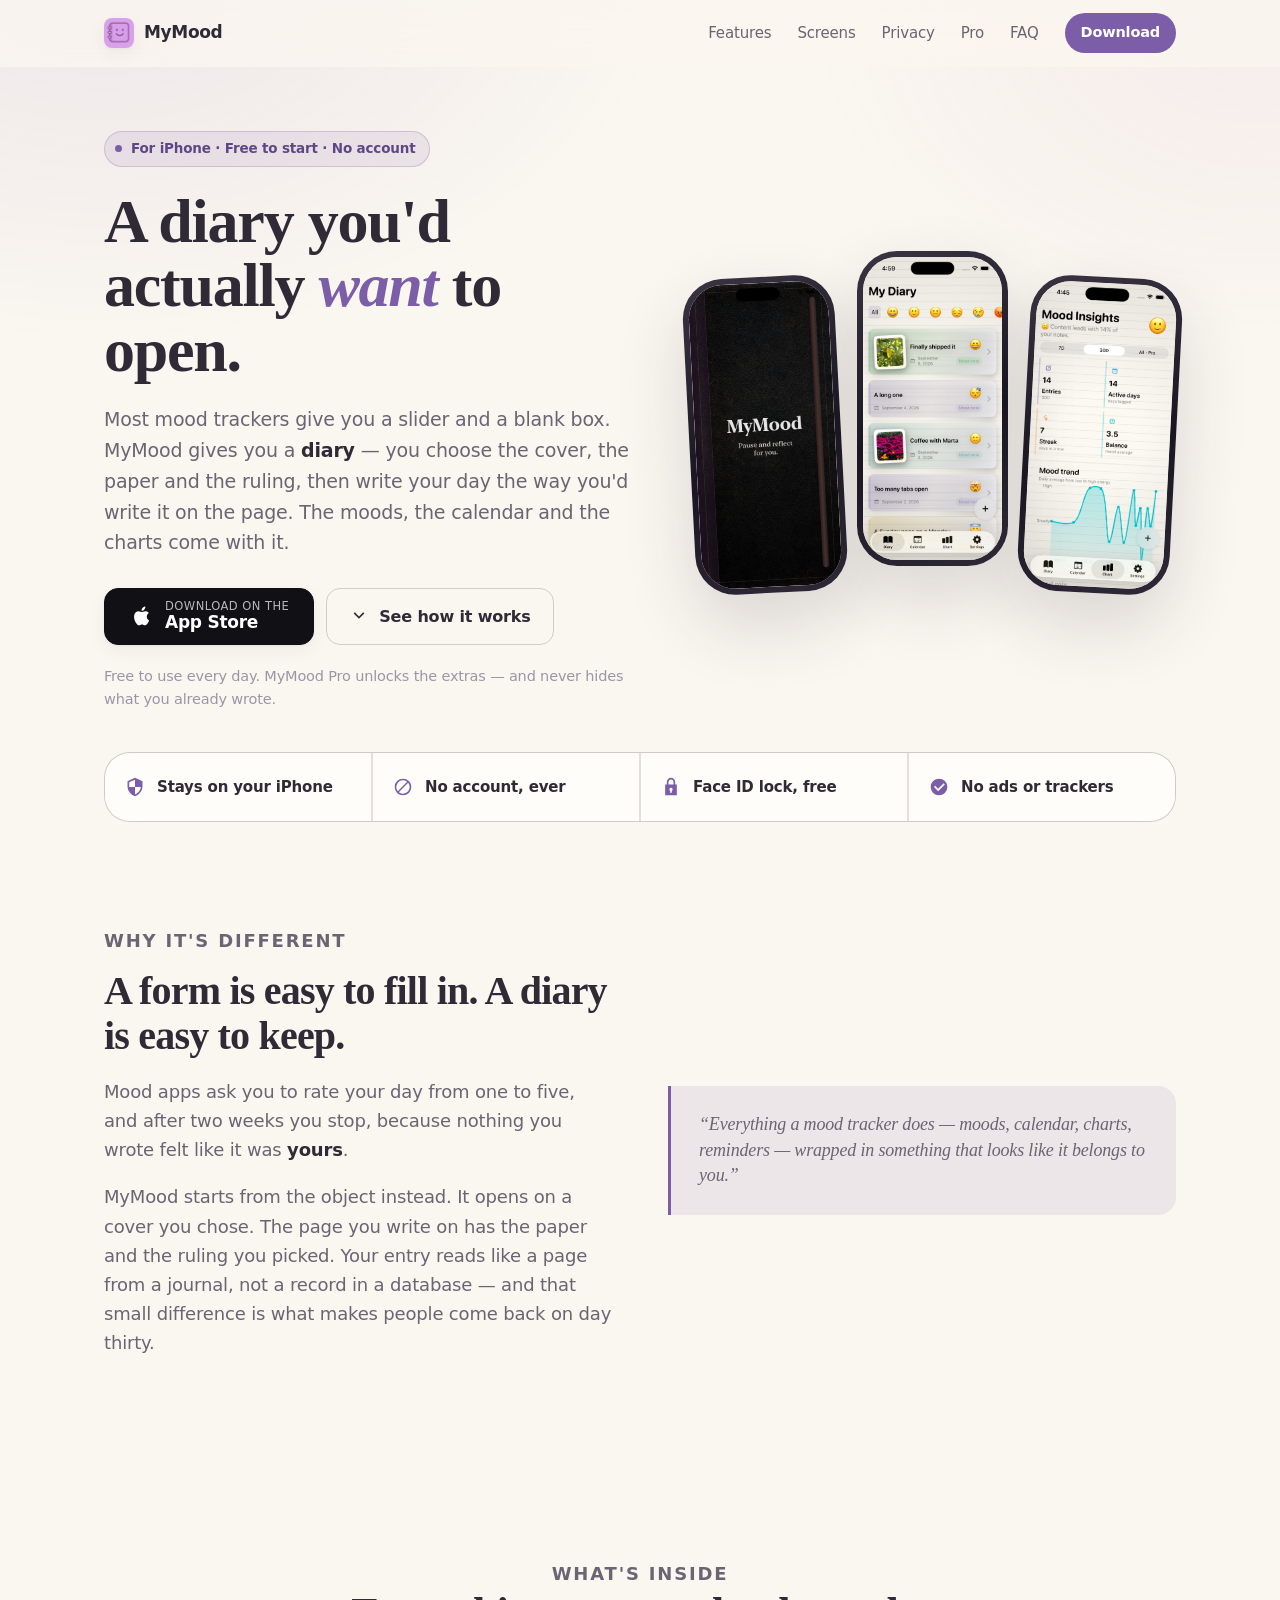
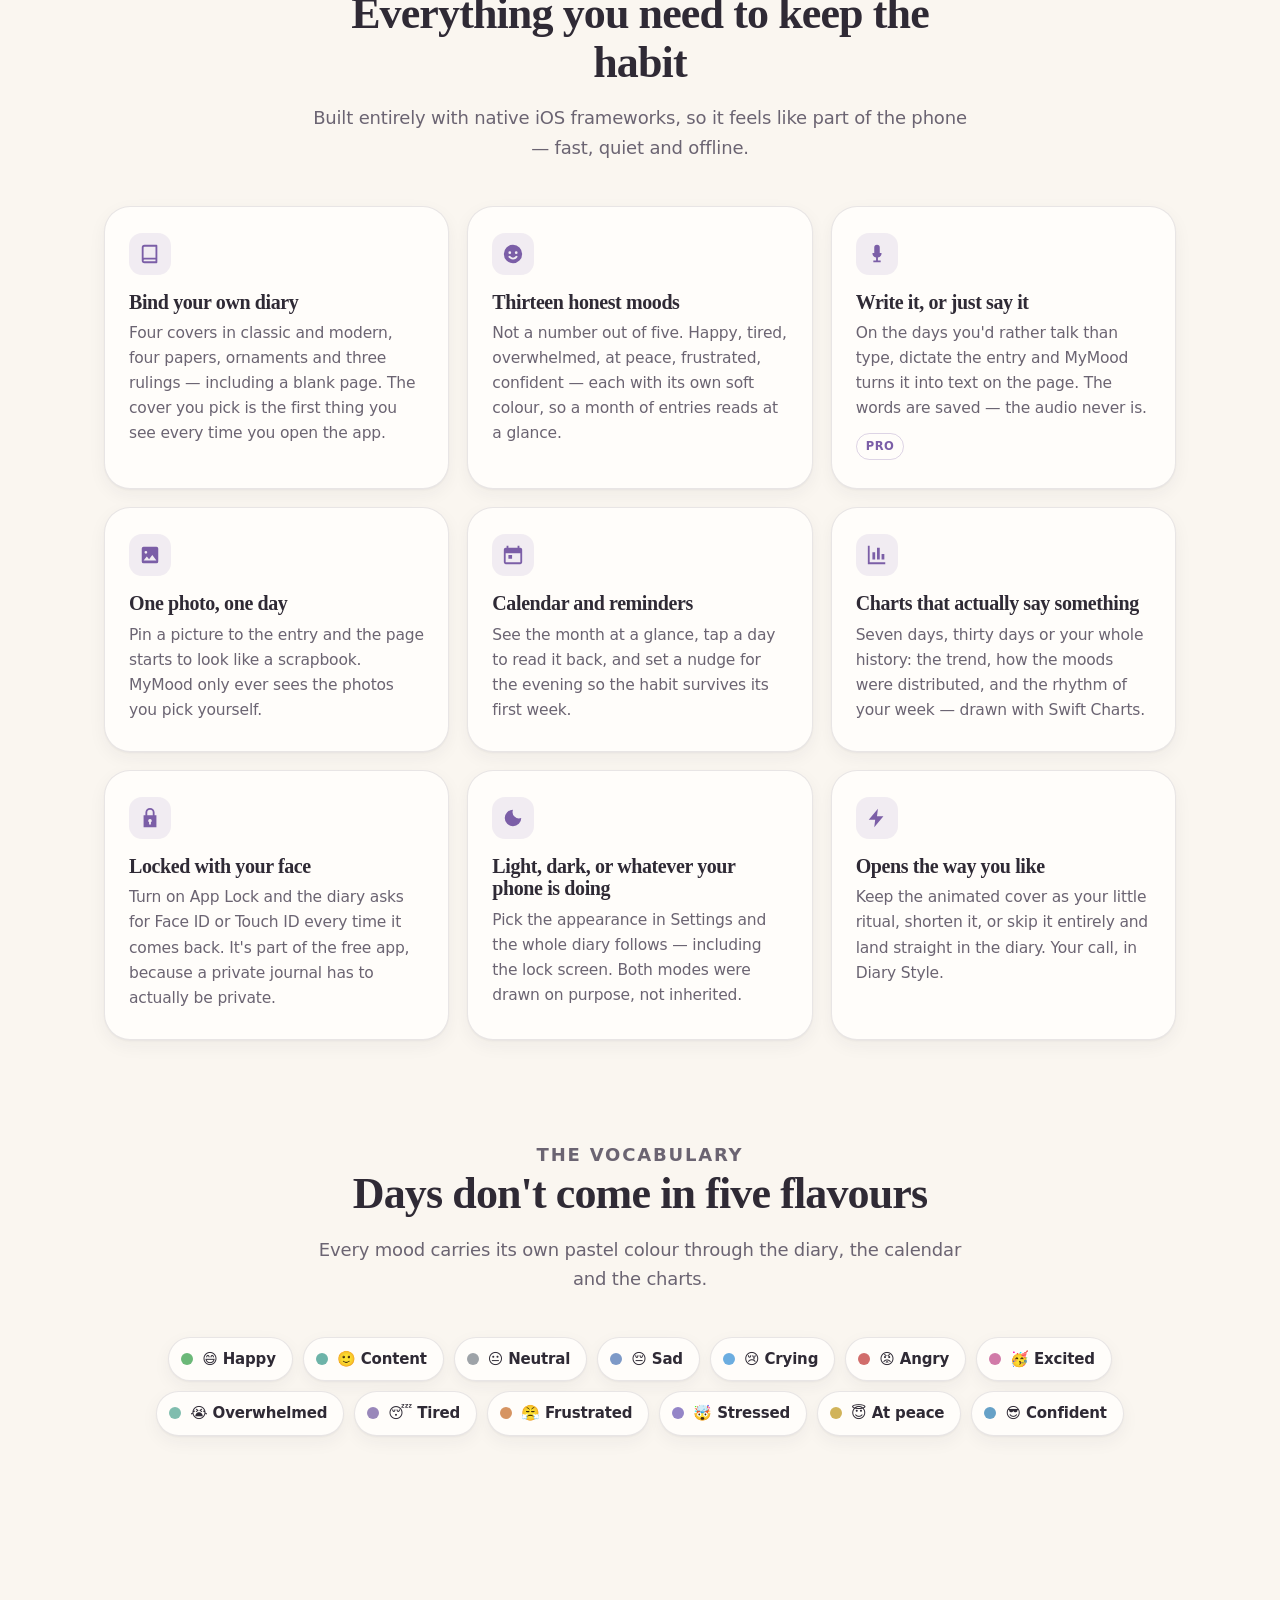
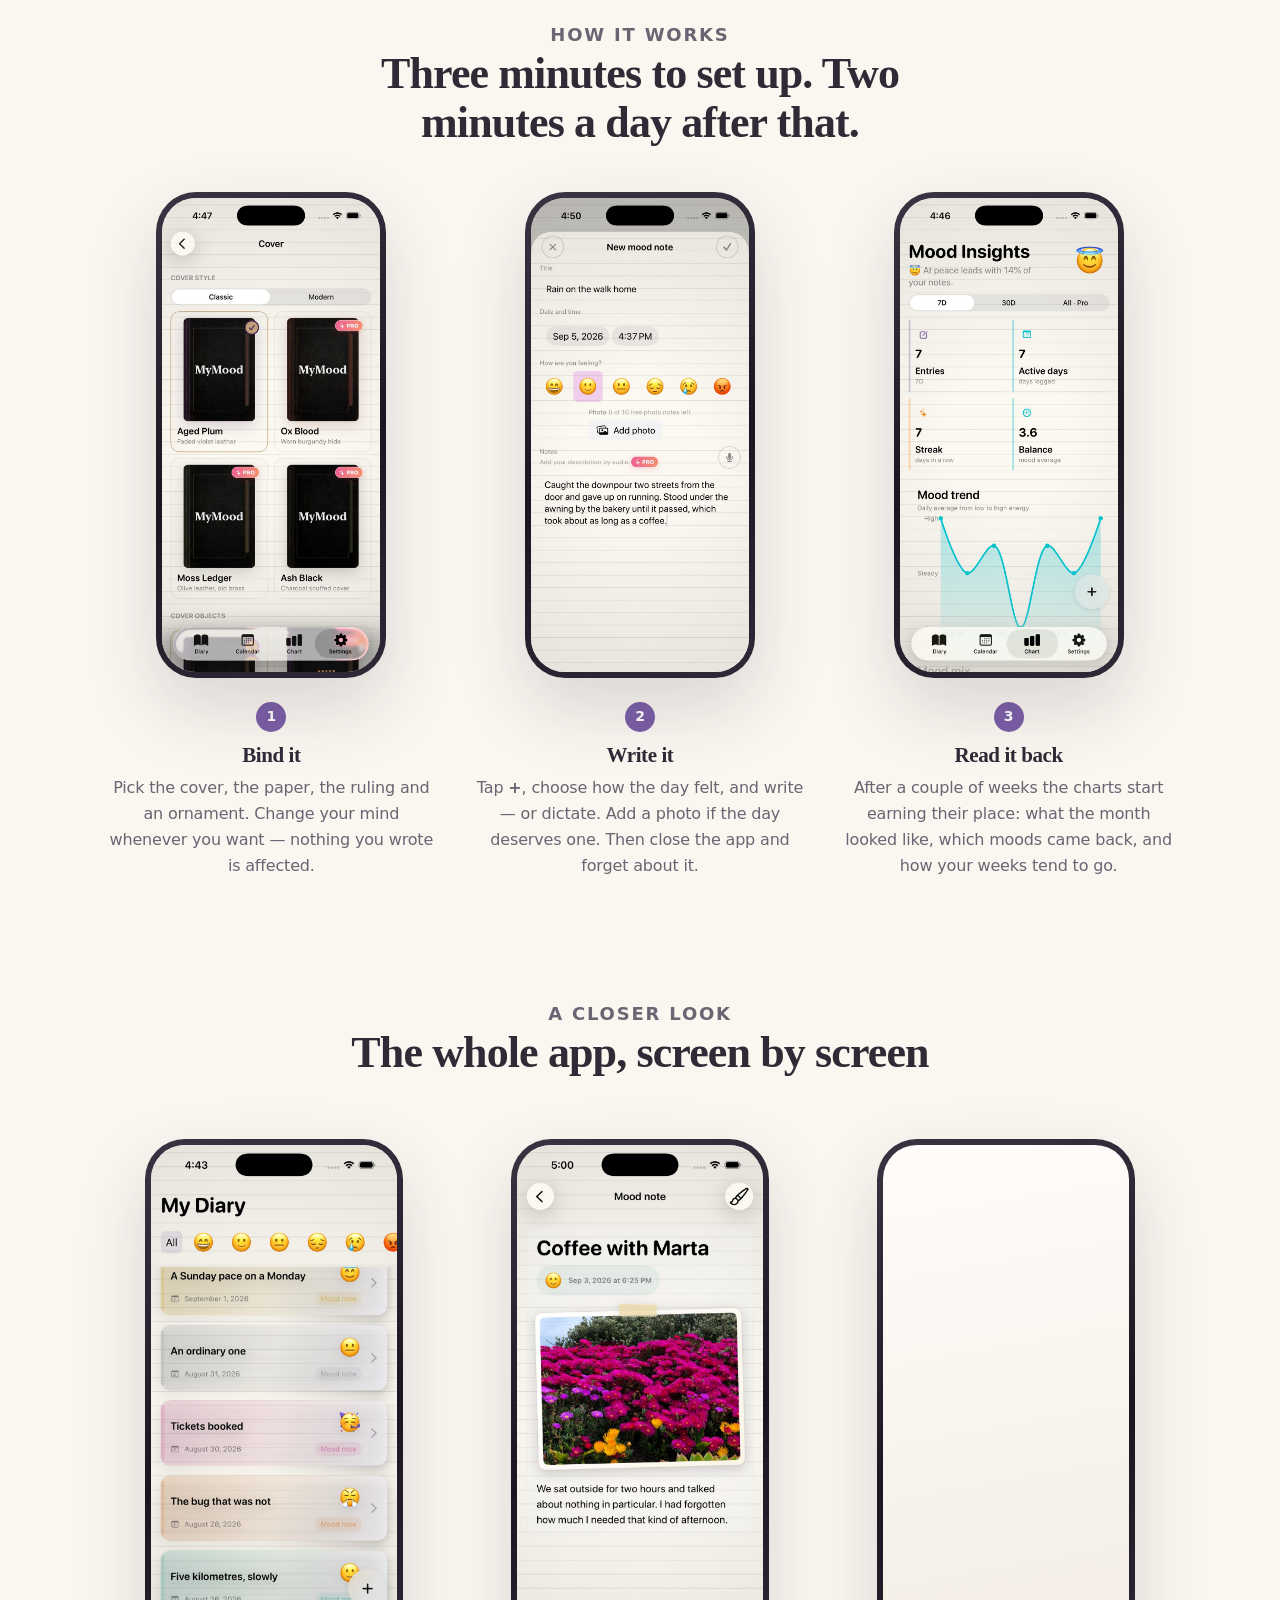
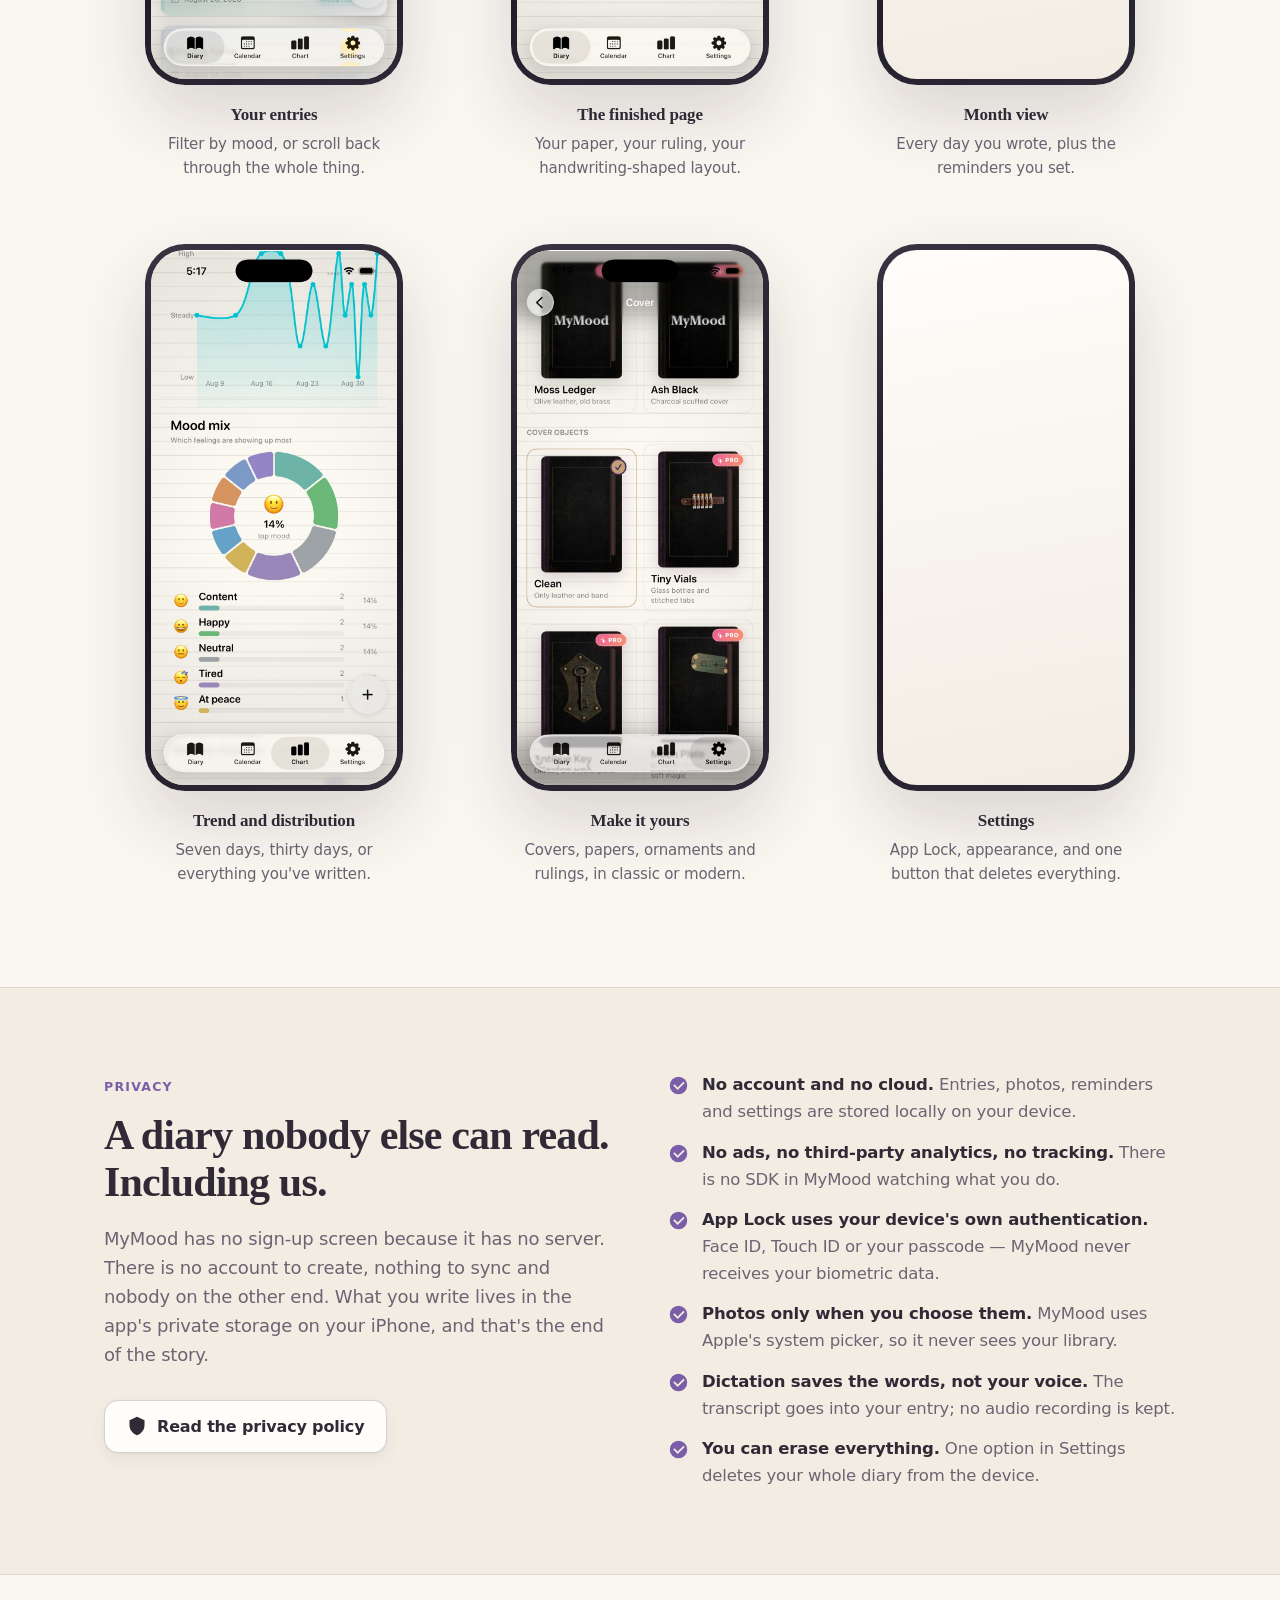
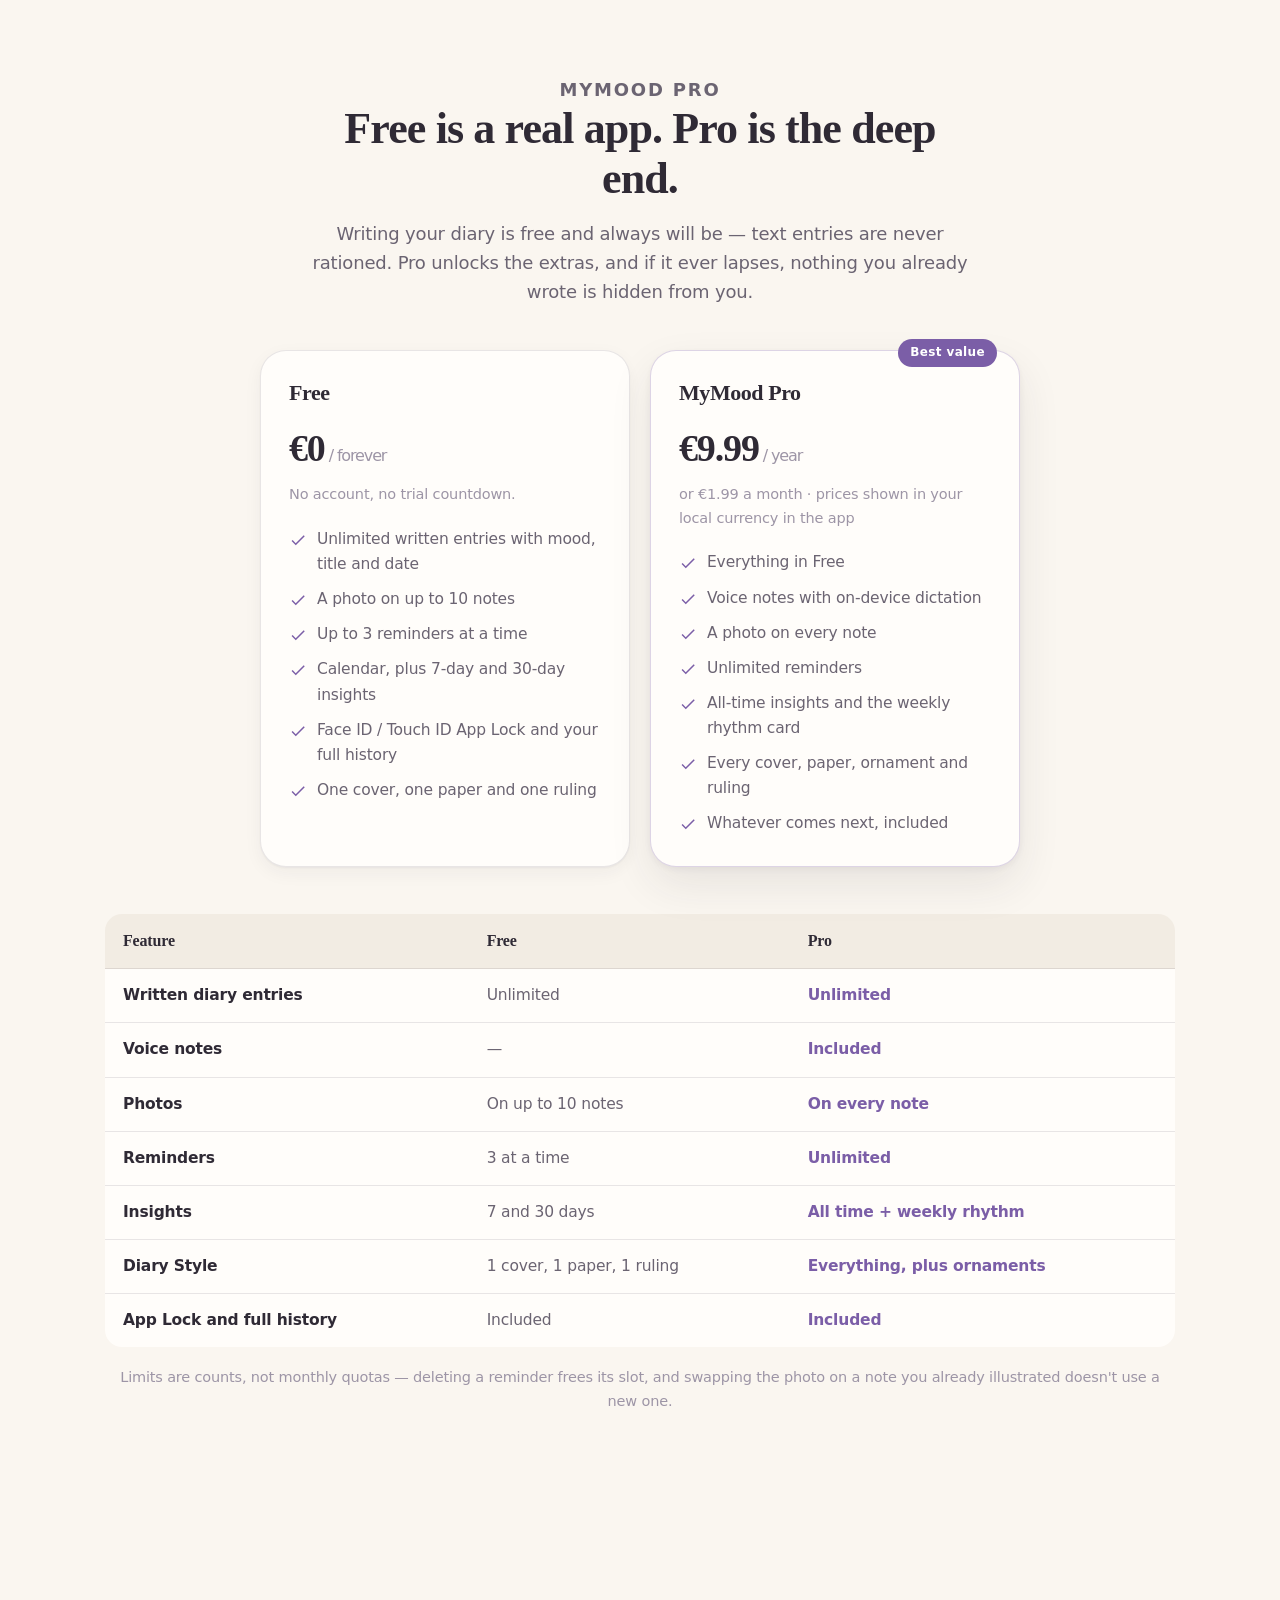
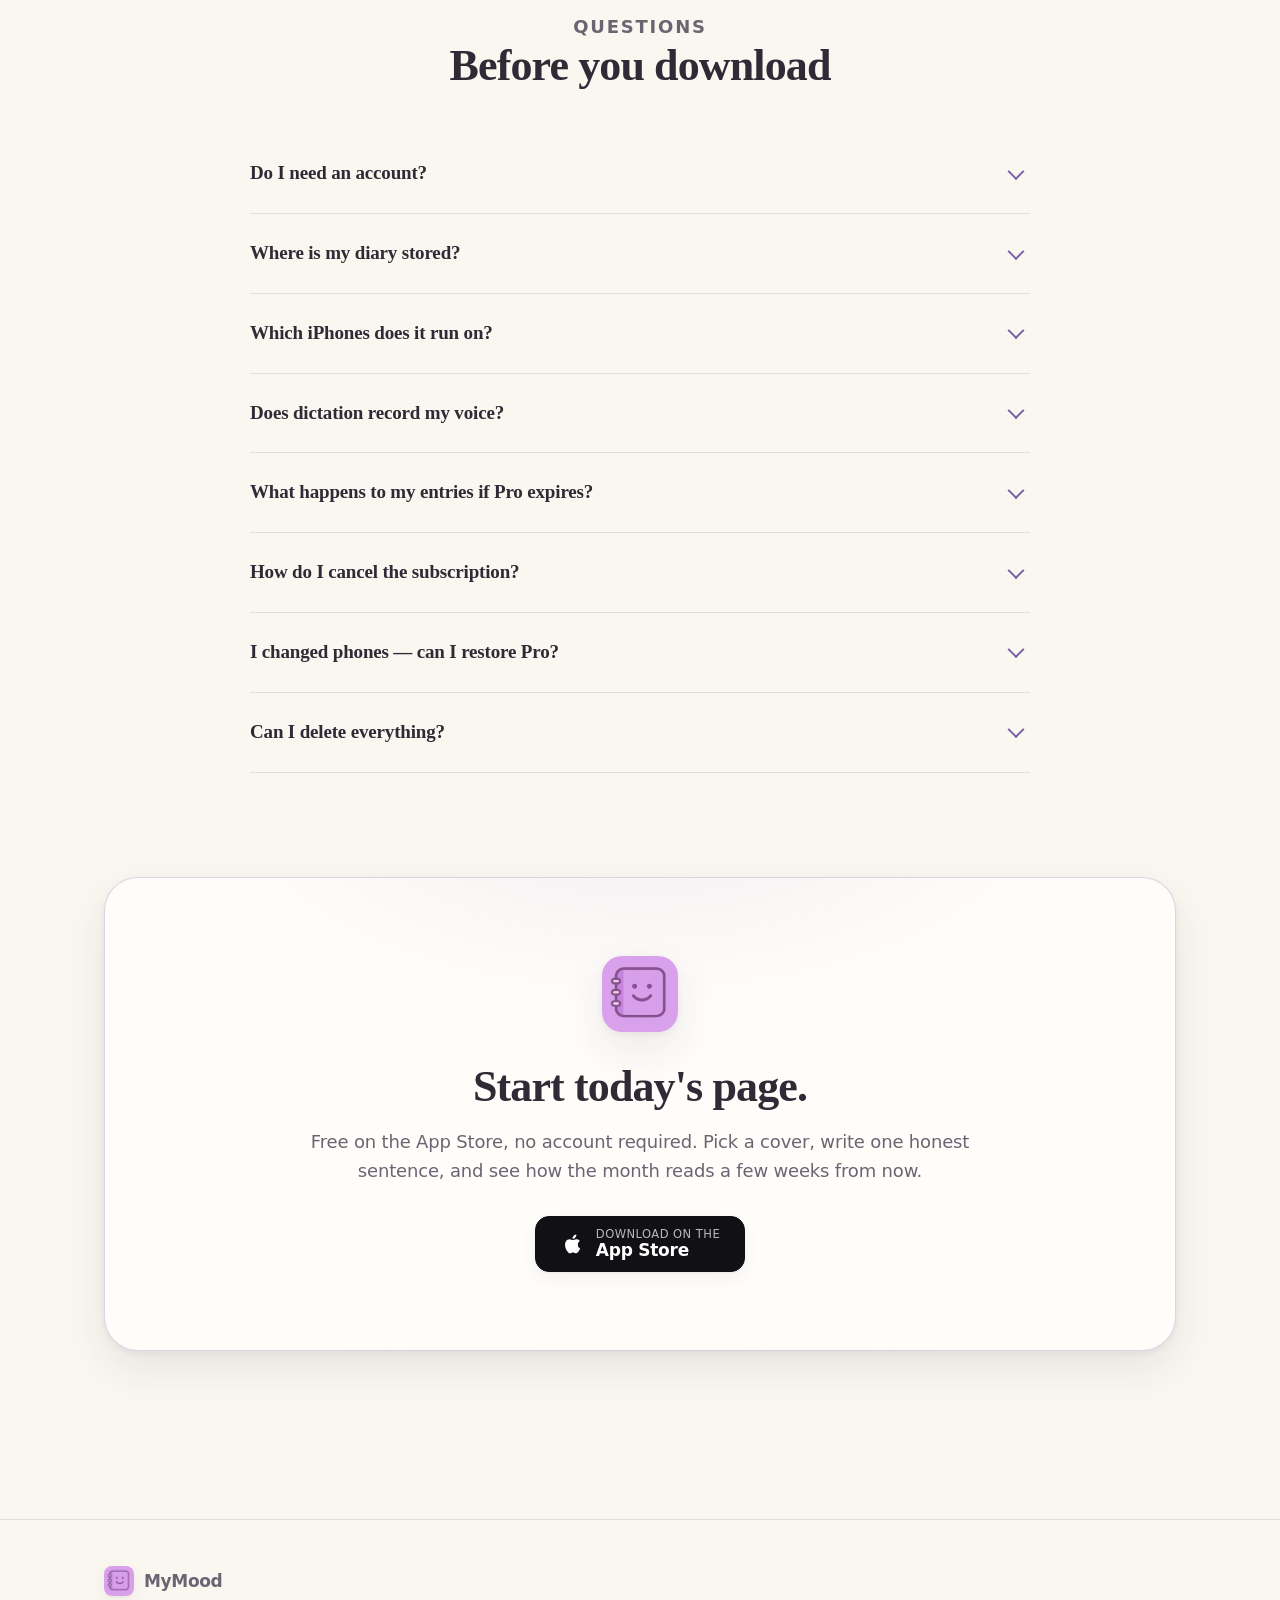
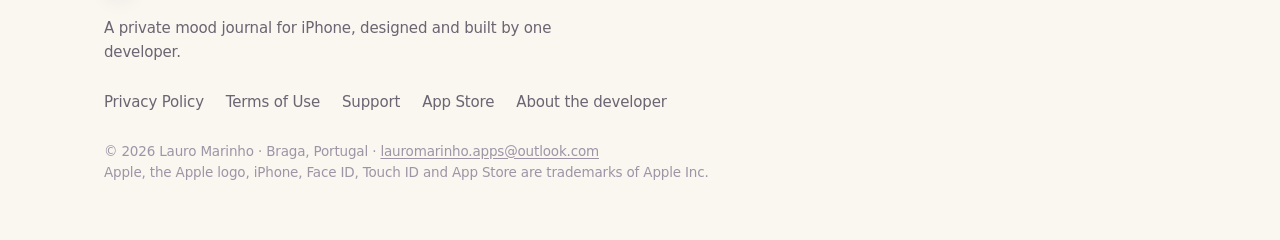
==== commit 090b3053: "Update MyMood support email" ====
--- a/index.html
+++ b/index.html
@@ -624,7 +624,7 @@
     </div>
     <p class="foot-note">
       © <span id="year">2026</span> Lauro Marinho · Braga, Portugal ·
-      <a href="mailto:marinho.lauroo@gmail.com">marinho.lauroo@gmail.com</a><br>
+      <a href="mailto:lauromarinho.apps@outlook.com">lauromarinho.apps@outlook.com</a><br>
       Apple, the Apple logo, iPhone, Face&nbsp;ID, Touch&nbsp;ID and App&nbsp;Store are trademarks of Apple&nbsp;Inc.
     </p>
   </div>
